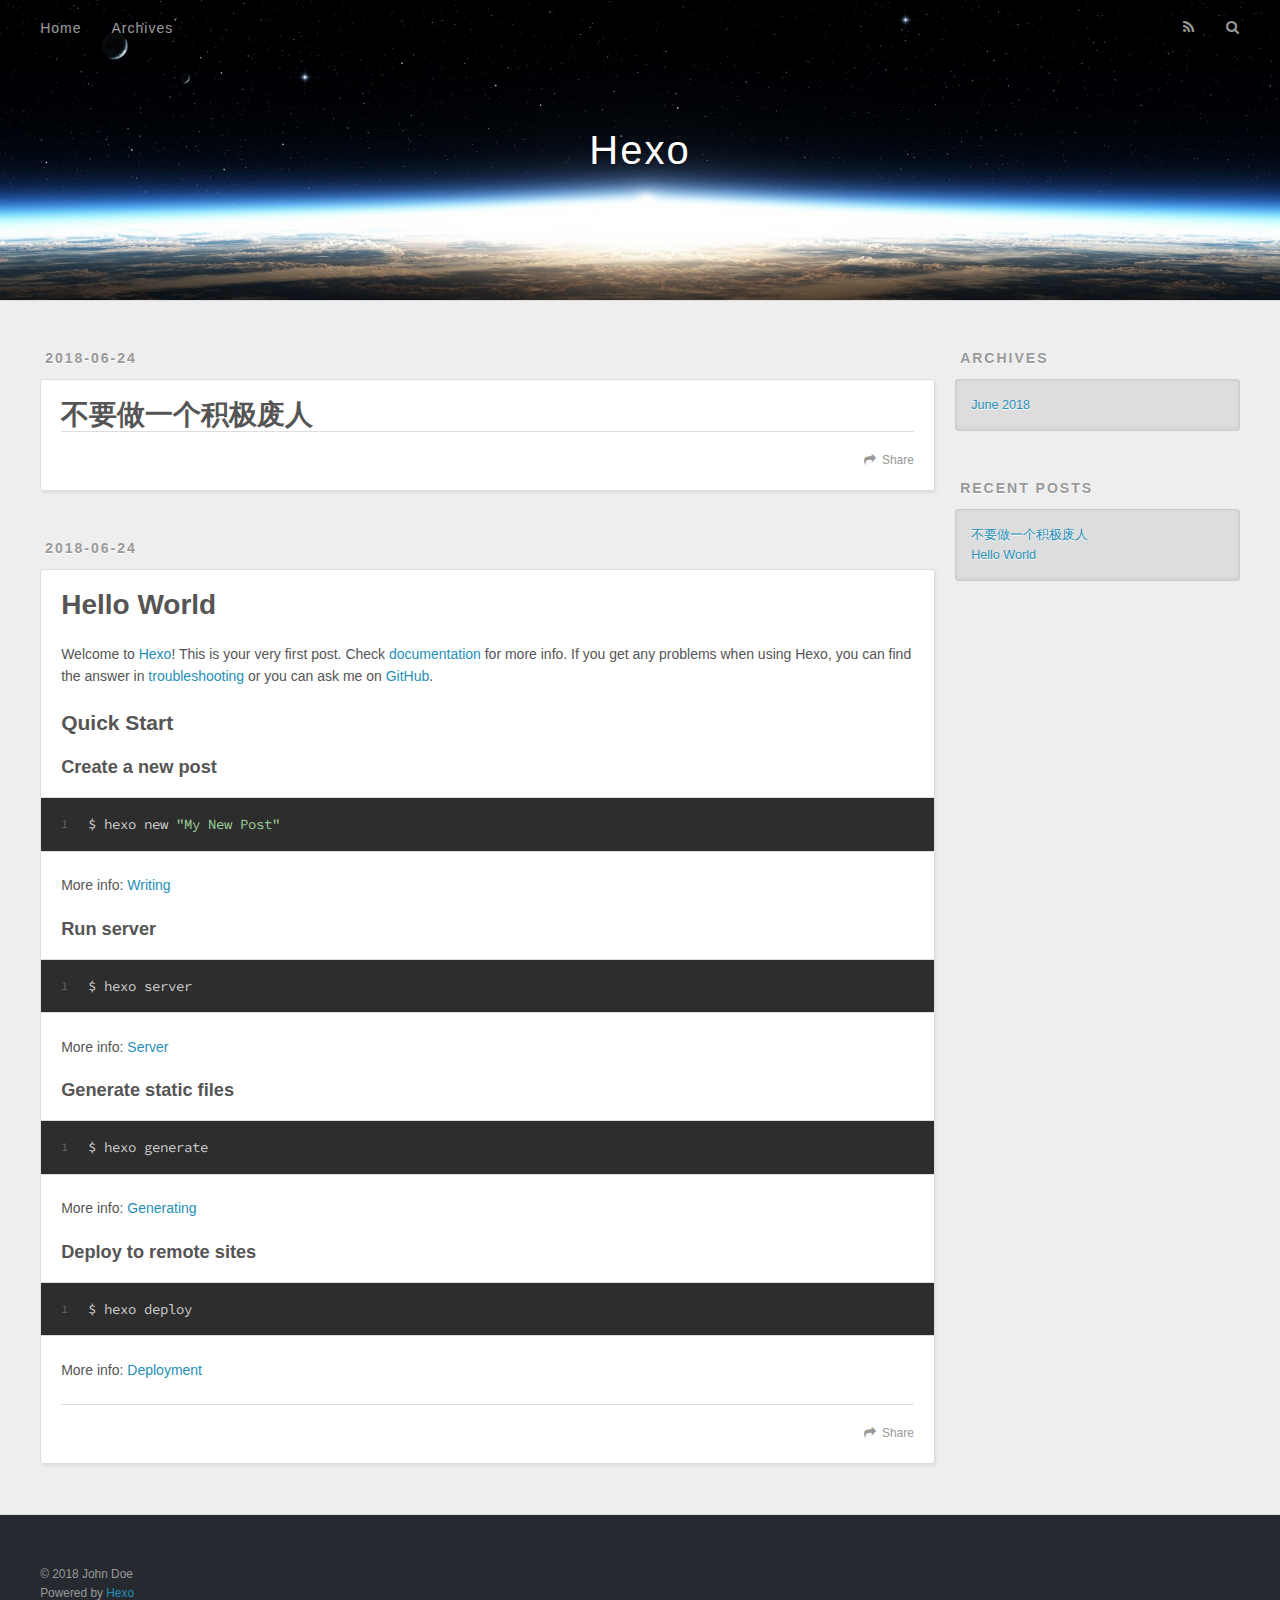
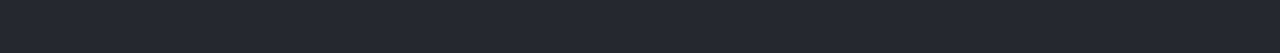
==== index.html @ a3b5aa1e "Site updated: 2018-06-24 17:19:00" ====
<!DOCTYPE html>
<html>
<head>
  <meta charset="utf-8">
  

  
  <title>Hexo</title>
  <meta name="viewport" content="width=device-width, initial-scale=1, maximum-scale=1">
  <meta property="og:type" content="website">
<meta property="og:title" content="Hexo">
<meta property="og:url" content="http://yoursite.com/index.html">
<meta property="og:site_name" content="Hexo">
<meta property="og:locale" content="default">
<meta name="twitter:card" content="summary">
<meta name="twitter:title" content="Hexo">
  
    <link rel="alternate" href="/atom.xml" title="Hexo" type="application/atom+xml">
  
  
    <link rel="icon" href="/favicon.png">
  
  
    <link href="//fonts.googleapis.com/css?family=Source+Code+Pro" rel="stylesheet" type="text/css">
  
  <link rel="stylesheet" href="/css/style.css">
</head>

<body>
  <div id="container">
    <div id="wrap">
      <header id="header">
  <div id="banner"></div>
  <div id="header-outer" class="outer">
    <div id="header-title" class="inner">
      <h1 id="logo-wrap">
        <a href="/" id="logo">Hexo</a>
      </h1>
      
    </div>
    <div id="header-inner" class="inner">
      <nav id="main-nav">
        <a id="main-nav-toggle" class="nav-icon"></a>
        
          <a class="main-nav-link" href="/">Home</a>
        
          <a class="main-nav-link" href="/archives">Archives</a>
        
      </nav>
      <nav id="sub-nav">
        
          <a id="nav-rss-link" class="nav-icon" href="/atom.xml" title="RSS Feed"></a>
        
        <a id="nav-search-btn" class="nav-icon" title="Search"></a>
      </nav>
      <div id="search-form-wrap">
        <form action="//google.com/search" method="get" accept-charset="UTF-8" class="search-form"><input type="search" name="q" class="search-form-input" placeholder="Search"><button type="submit" class="search-form-submit">&#xF002;</button><input type="hidden" name="sitesearch" value="http://yoursite.com"></form>
      </div>
    </div>
  </div>
</header>
      <div class="outer">
        <section id="main">
  
    <article id="post-不要做一个积极废人" class="article article-type-post" itemscope itemprop="blogPost">
  <div class="article-meta">
    <a href="/2018/06/24/不要做一个积极废人/" class="article-date">
  <time datetime="2018-06-24T09:01:19.000Z" itemprop="datePublished">2018-06-24</time>
</a>
    
  </div>
  <div class="article-inner">
    
    
      <header class="article-header">
        
  
    <h1 itemprop="name">
      <a class="article-title" href="/2018/06/24/不要做一个积极废人/">不要做一个积极废人</a>
    </h1>
  

      </header>
    
    <div class="article-entry" itemprop="articleBody">
      
        
      
    </div>
    <footer class="article-footer">
      <a data-url="http://yoursite.com/2018/06/24/不要做一个积极废人/" data-id="cjism67pf00019rbkz4lh4ryt" class="article-share-link">Share</a>
      
      
    </footer>
  </div>
  
</article>


  
    <article id="post-hello-world" class="article article-type-post" itemscope itemprop="blogPost">
  <div class="article-meta">
    <a href="/2018/06/24/hello-world/" class="article-date">
  <time datetime="2018-06-24T08:54:11.000Z" itemprop="datePublished">2018-06-24</time>
</a>
    
  </div>
  <div class="article-inner">
    
    
      <header class="article-header">
        
  
    <h1 itemprop="name">
      <a class="article-title" href="/2018/06/24/hello-world/">Hello World</a>
    </h1>
  

      </header>
    
    <div class="article-entry" itemprop="articleBody">
      
        <p>Welcome to <a href="https://hexo.io/" target="_blank" rel="noopener">Hexo</a>! This is your very first post. Check <a href="https://hexo.io/docs/" target="_blank" rel="noopener">documentation</a> for more info. If you get any problems when using Hexo, you can find the answer in <a href="https://hexo.io/docs/troubleshooting.html" target="_blank" rel="noopener">troubleshooting</a> or you can ask me on <a href="https://github.com/hexojs/hexo/issues" target="_blank" rel="noopener">GitHub</a>.</p>
<h2 id="Quick-Start"><a href="#Quick-Start" class="headerlink" title="Quick Start"></a>Quick Start</h2><h3 id="Create-a-new-post"><a href="#Create-a-new-post" class="headerlink" title="Create a new post"></a>Create a new post</h3><figure class="highlight bash"><table><tr><td class="gutter"><pre><span class="line">1</span><br></pre></td><td class="code"><pre><span class="line">$ hexo new <span class="string">"My New Post"</span></span><br></pre></td></tr></table></figure>
<p>More info: <a href="https://hexo.io/docs/writing.html" target="_blank" rel="noopener">Writing</a></p>
<h3 id="Run-server"><a href="#Run-server" class="headerlink" title="Run server"></a>Run server</h3><figure class="highlight bash"><table><tr><td class="gutter"><pre><span class="line">1</span><br></pre></td><td class="code"><pre><span class="line">$ hexo server</span><br></pre></td></tr></table></figure>
<p>More info: <a href="https://hexo.io/docs/server.html" target="_blank" rel="noopener">Server</a></p>
<h3 id="Generate-static-files"><a href="#Generate-static-files" class="headerlink" title="Generate static files"></a>Generate static files</h3><figure class="highlight bash"><table><tr><td class="gutter"><pre><span class="line">1</span><br></pre></td><td class="code"><pre><span class="line">$ hexo generate</span><br></pre></td></tr></table></figure>
<p>More info: <a href="https://hexo.io/docs/generating.html" target="_blank" rel="noopener">Generating</a></p>
<h3 id="Deploy-to-remote-sites"><a href="#Deploy-to-remote-sites" class="headerlink" title="Deploy to remote sites"></a>Deploy to remote sites</h3><figure class="highlight bash"><table><tr><td class="gutter"><pre><span class="line">1</span><br></pre></td><td class="code"><pre><span class="line">$ hexo deploy</span><br></pre></td></tr></table></figure>
<p>More info: <a href="https://hexo.io/docs/deployment.html" target="_blank" rel="noopener">Deployment</a></p>

      
    </div>
    <footer class="article-footer">
      <a data-url="http://yoursite.com/2018/06/24/hello-world/" data-id="cjism67pb00009rbkhi67b8vd" class="article-share-link">Share</a>
      
      
    </footer>
  </div>
  
</article>


  


</section>
        
          <aside id="sidebar">
  
    

  
    

  
    
  
    
  <div class="widget-wrap">
    <h3 class="widget-title">Archives</h3>
    <div class="widget">
      <ul class="archive-list"><li class="archive-list-item"><a class="archive-list-link" href="/archives/2018/06/">June 2018</a></li></ul>
    </div>
  </div>


  
    
  <div class="widget-wrap">
    <h3 class="widget-title">Recent Posts</h3>
    <div class="widget">
      <ul>
        
          <li>
            <a href="/2018/06/24/不要做一个积极废人/">不要做一个积极废人</a>
          </li>
        
          <li>
            <a href="/2018/06/24/hello-world/">Hello World</a>
          </li>
        
      </ul>
    </div>
  </div>

  
</aside>
        
      </div>
      <footer id="footer">
  
  <div class="outer">
    <div id="footer-info" class="inner">
      &copy; 2018 John Doe<br>
      Powered by <a href="http://hexo.io/" target="_blank">Hexo</a>
    </div>
  </div>
</footer>
    </div>
    <nav id="mobile-nav">
  
    <a href="/" class="mobile-nav-link">Home</a>
  
    <a href="/archives" class="mobile-nav-link">Archives</a>
  
</nav>
    

<script src="//ajax.googleapis.com/ajax/libs/jquery/2.0.3/jquery.min.js"></script>


  <link rel="stylesheet" href="/fancybox/jquery.fancybox.css">
  <script src="/fancybox/jquery.fancybox.pack.js"></script>


<script src="/js/script.js"></script>



  </div>
</body>
</html>
---- css/style.css ----
body {
  width: 100%;
}
body:before,
body:after {
  content: "";
  display: table;
}
body:after {
  clear: both;
}
html,
body,
div,
span,
applet,
object,
iframe,
h1,
h2,
h3,
h4,
h5,
h6,
p,
blockquote,
pre,
a,
abbr,
acronym,
address,
big,
cite,
code,
del,
dfn,
em,
img,
ins,
kbd,
q,
s,
samp,
small,
strike,
strong,
sub,
sup,
tt,
var,
dl,
dt,
dd,
ol,
ul,
li,
fieldset,
form,
label,
legend,
table,
caption,
tbody,
tfoot,
thead,
tr,
th,
td {
  margin: 0;
  padding: 0;
  border: 0;
  outline: 0;
  font-weight: inherit;
  font-style: inherit;
  font-family: inherit;
  font-size: 100%;
  vertical-align: baseline;
}
body {
  line-height: 1;
  color: #000;
  background: #fff;
}
ol,
ul {
  list-style: none;
}
table {
  border-collapse: separate;
  border-spacing: 0;
  vertical-align: middle;
}
caption,
th,
td {
  text-align: left;
  font-weight: normal;
  vertical-align: middle;
}
a img {
  border: none;
}
input,
button {
  margin: 0;
  padding: 0;
}
input::-moz-focus-inner,
button::-moz-focus-inner {
  border: 0;
  padding: 0;
}
@font-face {
  font-family: FontAwesome;
  font-style: normal;
  font-weight: normal;
  src: url("fonts/fontawesome-webfont.eot?v=#4.0.3");
  src: url("fonts/fontawesome-webfont.eot?#iefix&v=#4.0.3") format("embedded-opentype"), url("fonts/fontawesome-webfont.woff?v=#4.0.3") format("woff"), url("fonts/fontawesome-webfont.ttf?v=#4.0.3") format("truetype"), url("fonts/fontawesome-webfont.svg#fontawesomeregular?v=#4.0.3") format("svg");
}
html,
body,
#container {
  height: 100%;
}
body {
  background: #eee;
  font: 14px -apple-system, BlinkMacSystemFont, "Segoe UI", "Roboto", "Oxygen", "Ubuntu", "Cantarell", "Fira Sans", "Droid Sans", "Helvetica Neue", sans-serif;
  -webkit-text-size-adjust: 100%;
}
.outer {
  max-width: 1220px;
  margin: 0 auto;
  padding: 0 20px;
}
.outer:before,
.outer:after {
  content: "";
  display: table;
}
.outer:after {
  clear: both;
}
.inner {
  display: inline;
  float: left;
  width: 98.33333333333333%;
  margin: 0 0.833333333333333%;
}
.left,
.alignleft {
  float: left;
}
.right,
.alignright {
  float: right;
}
.clear {
  clear: both;
}
#container {
  position: relative;
}
.mobile-nav-on {
  overflow: hidden;
}
#wrap {
  height: 100%;
  width: 100%;
  position: absolute;
  top: 0;
  left: 0;
  -webkit-transition: 0.2s ease-out;
  -moz-transition: 0.2s ease-out;
  -ms-transition: 0.2s ease-out;
  transition: 0.2s ease-out;
  z-index: 1;
  background: #eee;
}
.mobile-nav-on #wrap {
  left: 280px;
}
@media screen and (min-width: 768px) {
  #main {
    display: inline;
    float: left;
    width: 73.33333333333333%;
    margin: 0 0.833333333333333%;
  }
}
.article-date,
.article-category-link,
.archive-year,
.widget-title {
  text-decoration: none;
  text-transform: uppercase;
  letter-spacing: 2px;
  color: #999;
  margin-bottom: 1em;
  margin-left: 5px;
  line-height: 1em;
  text-shadow: 0 1px #fff;
  font-weight: bold;
}
.article-inner,
.archive-article-inner {
  background: #fff;
  -webkit-box-shadow: 1px 2px 3px #ddd;
  box-shadow: 1px 2px 3px #ddd;
  border: 1px solid #ddd;
  border-radius: 3px;
}
.article-entry h1,
.widget h1 {
  font-size: 2em;
}
.article-entry h2,
.widget h2 {
  font-size: 1.5em;
}
.article-entry h3,
.widget h3 {
  font-size: 1.3em;
}
.article-entry h4,
.widget h4 {
  font-size: 1.2em;
}
.article-entry h5,
.widget h5 {
  font-size: 1em;
}
.article-entry h6,
.widget h6 {
  font-size: 1em;
  color: #999;
}
.article-entry hr,
.widget hr {
  border: 1px dashed #ddd;
}
.article-entry strong,
.widget strong {
  font-weight: bold;
}
.article-entry em,
.widget em,
.article-entry cite,
.widget cite {
  font-style: italic;
}
.article-entry sup,
.widget sup,
.article-entry sub,
.widget sub {
  font-size: 0.75em;
  line-height: 0;
  position: relative;
  vertical-align: baseline;
}
.article-entry sup,
.widget sup {
  top: -0.5em;
}
.article-entry sub,
.widget sub {
  bottom: -0.2em;
}
.article-entry small,
.widget small {
  font-size: 0.85em;
}
.article-entry acronym,
.widget acronym,
.article-entry abbr,
.widget abbr {
  border-bottom: 1px dotted;
}
.article-entry ul,
.widget ul,
.article-entry ol,
.widget ol,
.article-entry dl,
.widget dl {
  margin: 0 20px;
  line-height: 1.6em;
}
.article-entry ul ul,
.widget ul ul,
.article-entry ol ul,
.widget ol ul,
.article-entry ul ol,
.widget ul ol,
.article-entry ol ol,
.widget ol ol {
  margin-top: 0;
  margin-bottom: 0;
}
.article-entry ul,
.widget ul {
  list-style: disc;
}
.article-entry ol,
.widget ol {
  list-style: decimal;
}
.article-entry dt,
.widget dt {
  font-weight: bold;
}
#header {
  height: 300px;
  position: relative;
  border-bottom: 1px solid #ddd;
}
#header:before,
#header:after {
  content: "";
  position: absolute;
  left: 0;
  right: 0;
  height: 40px;
}
#header:before {
  top: 0;
  background: -webkit-linear-gradient(rgba(0,0,0,0.2), transparent);
  background: -moz-linear-gradient(rgba(0,0,0,0.2), transparent);
  background: -ms-linear-gradient(rgba(0,0,0,0.2), transparent);
  background: linear-gradient(rgba(0,0,0,0.2), transparent);
}
#header:after {
  bottom: 0;
  background: -webkit-linear-gradient(transparent, rgba(0,0,0,0.2));
  background: -moz-linear-gradient(transparent, rgba(0,0,0,0.2));
  background: -ms-linear-gradient(transparent, rgba(0,0,0,0.2));
  background: linear-gradient(transparent, rgba(0,0,0,0.2));
}
#header-outer {
  height: 100%;
  position: relative;
}
#header-inner {
  position: relative;
  overflow: hidden;
}
#banner {
  position: absolute;
  top: 0;
  left: 0;
  width: 100%;
  height: 100%;
  background: url("images/banner.jpg") center #000;
  -webkit-background-size: cover;
  -moz-background-size: cover;
  background-size: cover;
  z-index: -1;
}
#header-title {
  text-align: center;
  height: 40px;
  position: absolute;
  top: 50%;
  left: 0;
  margin-top: -20px;
}
#logo,
#subtitle {
  text-decoration: none;
  color: #fff;
  font-weight: 300;
  text-shadow: 0 1px 4px rgba(0,0,0,0.3);
}
#logo {
  font-size: 40px;
  line-height: 40px;
  letter-spacing: 2px;
}
#subtitle {
  font-size: 16px;
  line-height: 16px;
  letter-spacing: 1px;
}
#subtitle-wrap {
  margin-top: 16px;
}
#main-nav {
  float: left;
  margin-left: -15px;
}
.nav-icon,
.main-nav-link {
  float: left;
  color: #fff;
  opacity: 0.6;
  text-decoration: none;
  text-shadow: 0 1px rgba(0,0,0,0.2);
  -webkit-transition: opacity 0.2s;
  -moz-transition: opacity 0.2s;
  -ms-transition: opacity 0.2s;
  transition: opacity 0.2s;
  display: block;
  padding: 20px 15px;
}
.nav-icon:hover,
.main-nav-link:hover {
  opacity: 1;
}
.nav-icon {
  font-family: FontAwesome;
  text-align: center;
  font-size: 14px;
  width: 14px;
  height: 14px;
  padding: 20px 15px;
  position: relative;
  cursor: pointer;
}
.main-nav-link {
  font-weight: 300;
  letter-spacing: 1px;
}
@media screen and (max-width: 479px) {
  .main-nav-link {
    display: none;
  }
}
#main-nav-toggle {
  display: none;
}
#main-nav-toggle:before {
  content: "\f0c9";
}
@media screen and (max-width: 479px) {
  #main-nav-toggle {
    display: block;
  }
}
#sub-nav {
  float: right;
  margin-right: -15px;
}
#nav-rss-link:before {
  content: "\f09e";
}
#nav-search-btn:before {
  content: "\f002";
}
#search-form-wrap {
  position: absolute;
  top: 15px;
  width: 150px;
  height: 30px;
  right: -150px;
  opacity: 0;
  -webkit-transition: 0.2s ease-out;
  -moz-transition: 0.2s ease-out;
  -ms-transition: 0.2s ease-out;
  transition: 0.2s ease-out;
}
#search-form-wrap.on {
  opacity: 1;
  right: 0;
}
@media screen and (max-width: 479px) {
  #search-form-wrap {
    width: 100%;
    right: -100%;
  }
}
.search-form {
  position: absolute;
  top: 0;
  left: 0;
  right: 0;
  background: #fff;
  padding: 5px 15px;
  border-radius: 15px;
  -webkit-box-shadow: 0 0 10px rgba(0,0,0,0.3);
  box-shadow: 0 0 10px rgba(0,0,0,0.3);
}
.search-form-input {
  border: none;
  background: none;
  color: #555;
  width: 100%;
  font: 13px -apple-system, BlinkMacSystemFont, "Segoe UI", "Roboto", "Oxygen", "Ubuntu", "Cantarell", "Fira Sans", "Droid Sans", "Helvetica Neue", sans-serif;
  outline: none;
}
.search-form-input::-webkit-search-results-decoration,
.search-form-input::-webkit-search-cancel-button {
  -webkit-appearance: none;
}
.search-form-submit {
  position: absolute;
  top: 50%;
  right: 10px;
  margin-top: -7px;
  font: 13px FontAwesome;
  border: none;
  background: none;
  color: #bbb;
  cursor: pointer;
}
.search-form-submit:hover,
.search-form-submit:focus {
  color: #777;
}
.article {
  margin: 50px 0;
}
.article-inner {
  overflow: hidden;
}
.article-meta:before,
.article-meta:after {
  content: "";
  display: table;
}
.article-meta:after {
  clear: both;
}
.article-date {
  float: left;
}
.article-category {
  float: left;
  line-height: 1em;
  color: #ccc;
  text-shadow: 0 1px #fff;
  margin-left: 8px;
}
.article-category:before {
  content: "\2022";
}
.article-category-link {
  margin: 0 12px 1em;
}
.article-header {
  padding: 20px 20px 0;
}
.article-title {
  text-decoration: none;
  font-size: 2em;
  font-weight: bold;
  color: #555;
  line-height: 1.1em;
  -webkit-transition: color 0.2s;
  -moz-transition: color 0.2s;
  -ms-transition: color 0.2s;
  transition: color 0.2s;
}
a.article-title:hover {
  color: #258fb8;
}
.article-entry {
  color: #555;
  padding: 0 20px;
}
.article-entry:before,
.article-entry:after {
  content: "";
  display: table;
}
.article-entry:after {
  clear: both;
}
.article-entry p,
.article-entry table {
  line-height: 1.6em;
  margin: 1.6em 0;
}
.article-entry h1,
.article-entry h2,
.article-entry h3,
.article-entry h4,
.article-entry h5,
.article-entry h6 {
  font-weight: bold;
}
.article-entry h1,
.article-entry h2,
.article-entry h3,
.article-entry h4,
.article-entry h5,
.article-entry h6 {
  line-height: 1.1em;
  margin: 1.1em 0;
}
.article-entry a {
  color: #258fb8;
  text-decoration: none;
}
.article-entry a:hover {
  text-decoration: underline;
}
.article-entry ul,
.article-entry ol,
.article-entry dl {
  margin-top: 1.6em;
  margin-bottom: 1.6em;
}
.article-entry img,
.article-entry video {
  max-width: 100%;
  height: auto;
  display: block;
  margin: auto;
}
.article-entry iframe {
  border: none;
}
.article-entry table {
  width: 100%;
  border-collapse: collapse;
  border-spacing: 0;
}
.article-entry th {
  font-weight: bold;
  border-bottom: 3px solid #ddd;
  padding-bottom: 0.5em;
}
.article-entry td {
  border-bottom: 1px solid #ddd;
  padding: 10px 0;
}
.article-entry blockquote {
  font-family: Georgia, "Times New Roman", serif;
  font-size: 1.4em;
  margin: 1.6em 20px;
  text-align: center;
}
.article-entry blockquote footer {
  font-size: 14px;
  margin: 1.6em 0;
  font-family: -apple-system, BlinkMacSystemFont, "Segoe UI", "Roboto", "Oxygen", "Ubuntu", "Cantarell", "Fira Sans", "Droid Sans", "Helvetica Neue", sans-serif;
}
.article-entry blockquote footer cite:before {
  content: "—";
  padding: 0 0.5em;
}
.article-entry .pullquote {
  text-align: left;
  width: 45%;
  margin: 0;
}
.article-entry .pullquote.left {
  margin-left: 0.5em;
  margin-right: 1em;
}
.article-entry .pullquote.right {
  margin-right: 0.5em;
  margin-left: 1em;
}
.article-entry .caption {
  color: #999;
  display: block;
  font-size: 0.9em;
  margin-top: 0.5em;
  position: relative;
  text-align: center;
}
.article-entry .video-container {
  position: relative;
  padding-top: 56.25%;
  height: 0;
  overflow: hidden;
}
.article-entry .video-container iframe,
.article-entry .video-container object,
.article-entry .video-container embed {
  position: absolute;
  top: 0;
  left: 0;
  width: 100%;
  height: 100%;
  margin-top: 0;
}
.article-more-link a {
  display: inline-block;
  line-height: 1em;
  padding: 6px 15px;
  border-radius: 15px;
  background: #eee;
  color: #999;
  text-shadow: 0 1px #fff;
  text-decoration: none;
}
.article-more-link a:hover {
  background: #258fb8;
  color: #fff;
  text-decoration: none;
  text-shadow: 0 1px #1e7293;
}
.article-footer {
  font-size: 0.85em;
  line-height: 1.6em;
  border-top: 1px solid #ddd;
  padding-top: 1.6em;
  margin: 0 20px 20px;
}
.article-footer:before,
.article-footer:after {
  content: "";
  display: table;
}
.article-footer:after {
  clear: both;
}
.article-footer a {
  color: #999;
  text-decoration: none;
}
.article-footer a:hover {
  color: #555;
}
.article-tag-list-item {
  float: left;
  margin-right: 10px;
}
.article-tag-list-link:before {
  content: "#";
}
.article-comment-link {
  float: right;
}
.article-comment-link:before {
  content: "\f075";
  font-family: FontAwesome;
  padding-right: 8px;
}
.article-share-link {
  cursor: pointer;
  float: right;
  margin-left: 20px;
}
.article-share-link:before {
  content: "\f064";
  font-family: FontAwesome;
  padding-right: 6px;
}
#article-nav {
  position: relative;
}
#article-nav:before,
#article-nav:after {
  content: "";
  display: table;
}
#article-nav:after {
  clear: both;
}
@media screen and (min-width: 768px) {
  #article-nav {
    margin: 50px 0;
  }
  #article-nav:before {
    width: 8px;
    height: 8px;
    position: absolute;
    top: 50%;
    left: 50%;
    margin-top: -4px;
    margin-left: -4px;
    content: "";
    border-radius: 50%;
    background: #ddd;
    -webkit-box-shadow: 0 1px 2px #fff;
    box-shadow: 0 1px 2px #fff;
  }
}
.article-nav-link-wrap {
  text-decoration: none;
  text-shadow: 0 1px #fff;
  color: #999;
  -webkit-box-sizing: border-box;
  -moz-box-sizing: border-box;
  box-sizing: border-box;
  margin-top: 50px;
  text-align: center;
  display: block;
}
.article-nav-link-wrap:hover {
  color: #555;
}
@media screen and (min-width: 768px) {
  .article-nav-link-wrap {
    width: 50%;
    margin-top: 0;
  }
}
@media screen and (min-width: 768px) {
  #article-nav-newer {
    float: left;
    text-align: right;
    padding-right: 20px;
  }
}
@media screen and (min-width: 768px) {
  #article-nav-older {
    float: right;
    text-align: left;
    padding-left: 20px;
  }
}
.article-nav-caption {
  text-transform: uppercase;
  letter-spacing: 2px;
  color: #ddd;
  line-height: 1em;
  font-weight: bold;
}
#article-nav-newer .article-nav-caption {
  margin-right: -2px;
}
.article-nav-title {
  font-size: 0.85em;
  line-height: 1.6em;
  margin-top: 0.5em;
}
.article-share-box {
  position: absolute;
  display: none;
  background: #fff;
  -webkit-box-shadow: 1px 2px 10px rgba(0,0,0,0.2);
  box-shadow: 1px 2px 10px rgba(0,0,0,0.2);
  border-radius: 3px;
  margin-left: -145px;
  overflow: hidden;
  z-index: 1;
}
.article-share-box.on {
  display: block;
}
.article-share-input {
  width: 100%;
  background: none;
  -webkit-box-sizing: border-box;
  -moz-box-sizing: border-box;
  box-sizing: border-box;
  font: 14px -apple-system, BlinkMacSystemFont, "Segoe UI", "Roboto", "Oxygen", "Ubuntu", "Cantarell", "Fira Sans", "Droid Sans", "Helvetica Neue", sans-serif;
  padding: 0 15px;
  color: #555;
  outline: none;
  border: 1px solid #ddd;
  border-radius: 3px 3px 0 0;
  height: 36px;
  line-height: 36px;
}
.article-share-links {
  background: #eee;
}
.article-share-links:before,
.article-share-links:after {
  content: "";
  display: table;
}
.article-share-links:after {
  clear: both;
}
.article-share-twitter,
.article-share-facebook,
.article-share-pinterest,
.article-share-google {
  width: 50px;
  height: 36px;
  display: block;
  float: left;
  position: relative;
  color: #999;
  text-shadow: 0 1px #fff;
}
.article-share-twitter:before,
.article-share-facebook:before,
.article-share-pinterest:before,
.article-share-google:before {
  font-size: 20px;
  font-family: FontAwesome;
  width: 20px;
  height: 20px;
  position: absolute;
  top: 50%;
  left: 50%;
  margin-top: -10px;
  margin-left: -10px;
  text-align: center;
}
.article-share-twitter:hover,
.article-share-facebook:hover,
.article-share-pinterest:hover,
.article-share-google:hover {
  color: #fff;
}
.article-share-twitter:before {
  content: "\f099";
}
.article-share-twitter:hover {
  background: #00aced;
  text-shadow: 0 1px #008abe;
}
.article-share-facebook:before {
  content: "\f09a";
}
.article-share-facebook:hover {
  background: #3b5998;
  text-shadow: 0 1px #2f477a;
}
.article-share-pinterest:before {
  content: "\f0d2";
}
.article-share-pinterest:hover {
  background: #cb2027;
  text-shadow: 0 1px #a21a1f;
}
.article-share-google:before {
  content: "\f0d5";
}
.article-share-google:hover {
  background: #dd4b39;
  text-shadow: 0 1px #be3221;
}
.article-gallery {
  background: #000;
  position: relative;
}
.article-gallery-photos {
  position: relative;
  overflow: hidden;
}
.article-gallery-img {
  display: none;
  max-width: 100%;
}
.article-gallery-img:first-child {
  display: block;
}
.article-gallery-img.loaded {
  position: absolute;
  display: block;
}
.article-gallery-img img {
  display: block;
  max-width: 100%;
  margin: 0 auto;
}
#comments {
  background: #fff;
  -webkit-box-shadow: 1px 2px 3px #ddd;
  box-shadow: 1px 2px 3px #ddd;
  padding: 20px;
  border: 1px solid #ddd;
  border-radius: 3px;
  margin: 50px 0;
}
#comments a {
  color: #258fb8;
}
.archives-wrap {
  margin: 50px 0;
}
.archives:before,
.archives:after {
  content: "";
  display: table;
}
.archives:after {
  clear: both;
}
.archive-year-wrap {
  margin-bottom: 1em;
}
.archives {
  -webkit-column-gap: 10px;
  -moz-column-gap: 10px;
  column-gap: 10px;
}
@media screen and (min-width: 480px) and (max-width: 767px) {
  .archives {
    -webkit-column-count: 2;
    -moz-column-count: 2;
    column-count: 2;
  }
}
@media screen and (min-width: 768px) {
  .archives {
    -webkit-column-count: 3;
    -moz-column-count: 3;
    column-count: 3;
  }
}
.archive-article {
  -webkit-column-break-inside: avoid;
  page-break-inside: avoid;
  overflow: hidden;
  break-inside: avoid-column;
}
.archive-article-inner {
  padding: 10px;
  margin-bottom: 15px;
}
.archive-article-title {
  text-decoration: none;
  font-weight: bold;
  color: #555;
  -webkit-transition: color 0.2s;
  -moz-transition: color 0.2s;
  -ms-transition: color 0.2s;
  transition: color 0.2s;
  line-height: 1.6em;
}
.archive-article-title:hover {
  color: #258fb8;
}
.archive-article-footer {
  margin-top: 1em;
}
.archive-article-date {
  color: #999;
  text-decoration: none;
  font-size: 0.85em;
  line-height: 1em;
  margin-bottom: 0.5em;
  display: block;
}
#page-nav {
  margin: 50px auto;
  background: #fff;
  -webkit-box-shadow: 1px 2px 3px #ddd;
  box-shadow: 1px 2px 3px #ddd;
  border: 1px solid #ddd;
  border-radius: 3px;
  text-align: center;
  color: #999;
  overflow: hidden;
}
#page-nav:before,
#page-nav:after {
  content: "";
  display: table;
}
#page-nav:after {
  clear: both;
}
#page-nav a,
#page-nav span {
  padding: 10px 20px;
  line-height: 1;
  height: 2ex;
}
#page-nav a {
  color: #999;
  text-decoration: none;
}
#page-nav a:hover {
  background: #999;
  color: #fff;
}
#page-nav .prev {
  float: left;
}
#page-nav .next {
  float: right;
}
#page-nav .page-number {
  display: inline-block;
}
@media screen and (max-width: 479px) {
  #page-nav .page-number {
    display: none;
  }
}
#page-nav .current {
  color: #555;
  font-weight: bold;
}
#page-nav .space {
  color: #ddd;
}
#footer {
  background: #262a30;
  padding: 50px 0;
  border-top: 1px solid #ddd;
  color: #999;
}
#footer a {
  color: #258fb8;
  text-decoration: none;
}
#footer a:hover {
  text-decoration: underline;
}
#footer-info {
  line-height: 1.6em;
  font-size: 0.85em;
}
.article-entry pre,
.article-entry .highlight {
  background: #2d2d2d;
  margin: 0 -20px;
  padding: 15px 20px;
  border-style: solid;
  border-color: #ddd;
  border-width: 1px 0;
  overflow: auto;
  color: #ccc;
  line-height: 22.400000000000002px;
}
.article-entry .highlight .gutter pre,
.article-entry .gist .gist-file .gist-data .line-numbers {
  color: #666;
  font-size: 0.85em;
}
.article-entry pre,
.article-entry code {
  font-family: "Source Code Pro", Consolas, Monaco, Menlo, Consolas, monospace;
}
.article-entry code {
  background: #eee;
  text-shadow: 0 1px #fff;
  padding: 0 0.3em;
}
.article-entry pre code {
  background: none;
  text-shadow: none;
  padding: 0;
}
.article-entry .highlight pre {
  border: none;
  margin: 0;
  padding: 0;
}
.article-entry .highlight table {
  margin: 0;
  width: auto;
}
.article-entry .highlight td {
  border: none;
  padding: 0;
}
.article-entry .highlight figcaption {
  font-size: 0.85em;
  color: #999;
  line-height: 1em;
  margin-bottom: 1em;
}
.article-entry .highlight figcaption:before,
.article-entry .highlight figcaption:after {
  content: "";
  display: table;
}
.article-entry .highlight figcaption:after {
  clear: both;
}
.article-entry .highlight figcaption a {
  float: right;
}
.article-entry .highlight .gutter pre {
  text-align: right;
  padding-right: 20px;
}
.article-entry .highlight .line {
  height: 22.400000000000002px;
}
.article-entry .highlight .line.marked {
  background: #515151;
}
.article-entry .gist {
  margin: 0 -20px;
  border-style: solid;
  border-color: #ddd;
  border-width: 1px 0;
  background: #2d2d2d;
  padding: 15px 20px 15px 0;
}
.article-entry .gist .gist-file {
  border: none;
  font-family: "Source Code Pro", Consolas, Monaco, Menlo, Consolas, monospace;
  margin: 0;
}
.article-entry .gist .gist-file .gist-data {
  background: none;
  border: none;
}
.article-entry .gist .gist-file .gist-data .line-numbers {
  background: none;
  border: none;
  padding: 0 20px 0 0;
}
.article-entry .gist .gist-file .gist-data .line-data {
  padding: 0 !important;
}
.article-entry .gist .gist-file .highlight {
  margin: 0;
  padding: 0;
  border: none;
}
.article-entry .gist .gist-file .gist-meta {
  background: #2d2d2d;
  color: #999;
  font: 0.85em -apple-system, BlinkMacSystemFont, "Segoe UI", "Roboto", "Oxygen", "Ubuntu", "Cantarell", "Fira Sans", "Droid Sans", "Helvetica Neue", sans-serif;
  text-shadow: 0 0;
  padding: 0;
  margin-top: 1em;
  margin-left: 20px;
}
.article-entry .gist .gist-file .gist-meta a {
  color: #258fb8;
  font-weight: normal;
}
.article-entry .gist .gist-file .gist-meta a:hover {
  text-decoration: underline;
}
pre .comment,
pre .title {
  color: #999;
}
pre .variable,
pre .attribute,
pre .tag,
pre .regexp,
pre .ruby .constant,
pre .xml .tag .title,
pre .xml .pi,
pre .xml .doctype,
pre .html .doctype,
pre .css .id,
pre .css .class,
pre .css .pseudo {
  color: #f2777a;
}
pre .number,
pre .preprocessor,
pre .built_in,
pre .literal,
pre .params,
pre .constant {
  color: #f99157;
}
pre .class,
pre .ruby .class .title,
pre .css .rules .attribute {
  color: #9c9;
}
pre .string,
pre .value,
pre .inheritance,
pre .header,
pre .ruby .symbol,
pre .xml .cdata {
  color: #9c9;
}
pre .css .hexcolor {
  color: #6cc;
}
pre .function,
pre .python .decorator,
pre .python .title,
pre .ruby .function .title,
pre .ruby .title .keyword,
pre .perl .sub,
pre .javascript .title,
pre .coffeescript .title {
  color: #69c;
}
pre .keyword,
pre .javascript .function {
  color: #c9c;
}
@media screen and (max-width: 479px) {
  #mobile-nav {
    position: absolute;
    top: 0;
    left: 0;
    width: 280px;
    height: 100%;
    background: #191919;
    border-right: 1px solid #fff;
  }
}
@media screen and (max-width: 479px) {
  .mobile-nav-link {
    display: block;
    color: #999;
    text-decoration: none;
    padding: 15px 20px;
    font-weight: bold;
  }
  .mobile-nav-link:hover {
    color: #fff;
  }
}
@media screen and (min-width: 768px) {
  #sidebar {
    display: inline;
    float: left;
    width: 23.333333333333332%;
    margin: 0 0.833333333333333%;
  }
}
.widget-wrap {
  margin: 50px 0;
}
.widget {
  color: #777;
  text-shadow: 0 1px #fff;
  background: #ddd;
  -webkit-box-shadow: 0 -1px 4px #ccc inset;
  box-shadow: 0 -1px 4px #ccc inset;
  border: 1px solid #ccc;
  padding: 15px;
  border-radius: 3px;
}
.widget a {
  color: #258fb8;
  text-decoration: none;
}
.widget a:hover {
  text-decoration: underline;
}
.widget ul ul,
.widget ol ul,
.widget dl ul,
.widget ul ol,
.widget ol ol,
.widget dl ol,
.widget ul dl,
.widget ol dl,
.widget dl dl {
  margin-left: 15px;
  list-style: disc;
}
.widget {
  line-height: 1.6em;
  word-wrap: break-word;
  font-size: 0.9em;
}
.widget ul,
.widget ol {
  list-style: none;
  margin: 0;
}
.widget ul ul,
.widget ol ul,
.widget ul ol,
.widget ol ol {
  margin: 0 20px;
}
.widget ul ul,
.widget ol ul {
  list-style: disc;
}
.widget ul ol,
.widget ol ol {
  list-style: decimal;
}
.category-list-count,
.tag-list-count,
.archive-list-count {
  padding-left: 5px;
  color: #999;
  font-size: 0.85em;
}
.category-list-count:before,
.tag-list-count:before,
.archive-list-count:before {
  content: "(";
}
.category-list-count:after,
.tag-list-count:after,
.archive-list-count:after {
  content: ")";
}
.tagcloud a {
  margin-right: 5px;
  display: inline-block;
}
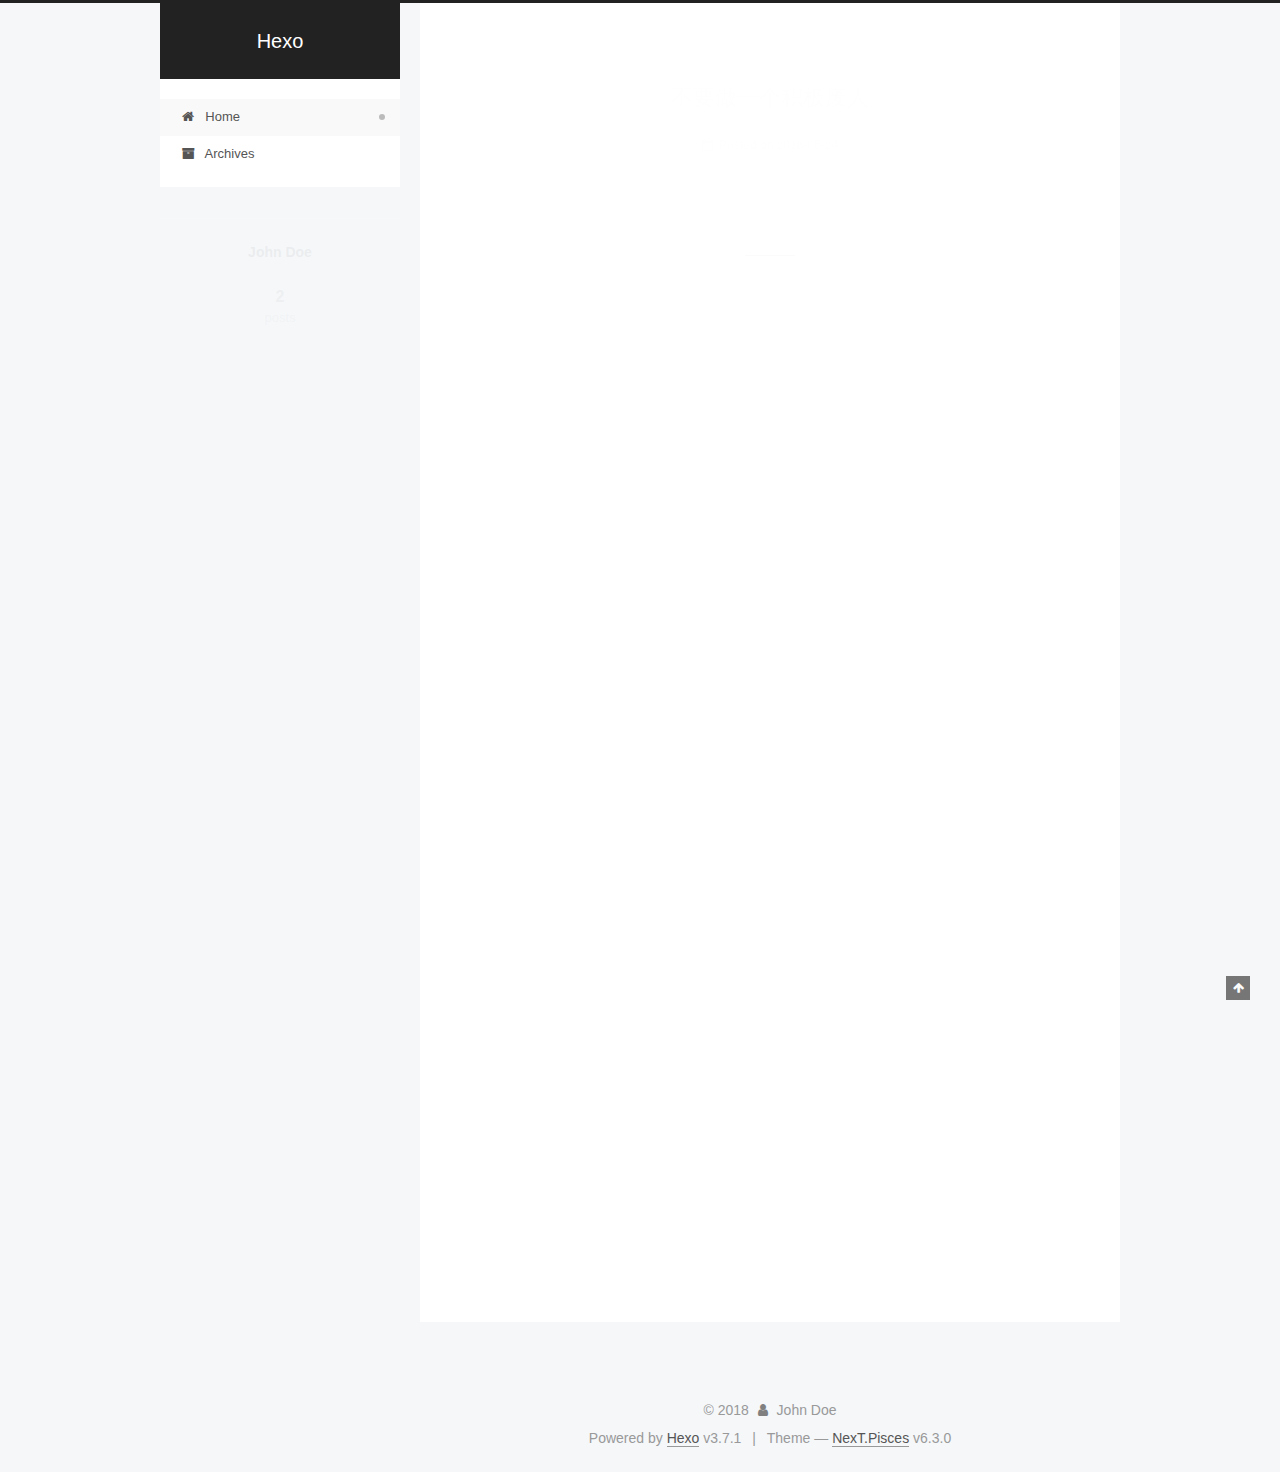
==== commit d9a67d4f: "Site updated: 2018-06-24 18:03:40" ====
--- a/index.html
+++ b/index.html
@@ -1,12 +1,113 @@
 <!DOCTYPE html>
-<html>
+
+
+
+
+
+
+
+
+
+
+
+
+  
+
+
+<html class="theme-next pisces use-motion" lang="">
 <head>
-  <meta charset="utf-8">
-  
-
-  
-  <title>Hexo</title>
-  <meta name="viewport" content="width=device-width, initial-scale=1, maximum-scale=1">
+  <meta charset="UTF-8"/>
+<meta http-equiv="X-UA-Compatible" content="IE=edge" />
+<meta name="viewport" content="width=device-width, initial-scale=1, maximum-scale=2"/>
+<meta name="theme-color" content="#222">
+
+
+
+
+
+
+
+
+
+
+
+
+<meta http-equiv="Cache-Control" content="no-transform" />
+<meta http-equiv="Cache-Control" content="no-siteapp" />
+
+
+
+
+
+
+
+
+
+
+
+
+
+
+
+
+
+
+
+
+
+
+<link href="/lib/font-awesome/css/font-awesome.min.css?v=4.6.2" rel="stylesheet" type="text/css" />
+
+<link href="/css/main.css?v=6.3.0" rel="stylesheet" type="text/css" />
+
+
+  <link rel="apple-touch-icon" sizes="180x180" href="/images/apple-touch-icon-next.png?v=6.3.0">
+
+
+  <link rel="icon" type="image/png" sizes="32x32" href="/images/favicon-32x32-next.png?v=6.3.0">
+
+
+  <link rel="icon" type="image/png" sizes="16x16" href="/images/favicon-16x16-next.png?v=6.3.0">
+
+
+  <link rel="mask-icon" href="/images/logo.svg?v=6.3.0" color="#222">
+
+
+
+
+
+
+
+
+
+<script type="text/javascript" id="hexo.configurations">
+  var NexT = window.NexT || {};
+  var CONFIG = {
+    root: '/',
+    scheme: 'Pisces',
+    version: '6.3.0',
+    sidebar: {"position":"left","display":"post","offset":12,"b2t":false,"scrollpercent":false,"onmobile":false},
+    fancybox: false,
+    fastclick: false,
+    lazyload: false,
+    tabs: true,
+    motion: {"enable":true,"async":false,"transition":{"post_block":"fadeIn","post_header":"slideDownIn","post_body":"slideDownIn","coll_header":"slideLeftIn","sidebar":"slideUpIn"}},
+    algolia: {
+      applicationID: '',
+      apiKey: '',
+      indexName: '',
+      hits: {"per_page":10},
+      labels: {"input_placeholder":"Search for Posts","hits_empty":"We didn't find any results for the search: ${query}","hits_stats":"${hits} results found in ${time} ms"}
+    }
+  };
+</script>
+
+
+  
+
+
+
+
   <meta property="og:type" content="website">
 <meta property="og:title" content="Hexo">
 <meta property="og:url" content="http://yoursite.com/index.html">
@@ -14,113 +115,386 @@
 <meta property="og:locale" content="default">
 <meta name="twitter:card" content="summary">
 <meta name="twitter:title" content="Hexo">
-  
-    <link rel="alternate" href="/atom.xml" title="Hexo" type="application/atom+xml">
-  
-  
-    <link rel="icon" href="/favicon.png">
-  
-  
-    <link href="//fonts.googleapis.com/css?family=Source+Code+Pro" rel="stylesheet" type="text/css">
-  
-  <link rel="stylesheet" href="/css/style.css">
+
+
+
+
+
+
+  <link rel="canonical" href="http://yoursite.com/"/>
+
+
+
+<script type="text/javascript" id="page.configurations">
+  CONFIG.page = {
+    sidebar: "",
+  };
+</script>
+
+  <title>Hexo</title>
+  
+
+
+
+
+
+
+
+
+
+  <noscript>
+  <style type="text/css">
+    .use-motion .motion-element,
+    .use-motion .brand,
+    .use-motion .menu-item,
+    .sidebar-inner,
+    .use-motion .post-block,
+    .use-motion .pagination,
+    .use-motion .comments,
+    .use-motion .post-header,
+    .use-motion .post-body,
+    .use-motion .collection-title { opacity: initial; }
+
+    .use-motion .logo,
+    .use-motion .site-title,
+    .use-motion .site-subtitle {
+      opacity: initial;
+      top: initial;
+    }
+
+    .use-motion {
+      .logo-line-before i { left: initial; }
+      .logo-line-after i { right: initial; }
+    }
+  </style>
+</noscript>
+
 </head>
 
-<body>
-  <div id="container">
-    <div id="wrap">
-      <header id="header">
-  <div id="banner"></div>
-  <div id="header-outer" class="outer">
-    <div id="header-title" class="inner">
-      <h1 id="logo-wrap">
-        <a href="/" id="logo">Hexo</a>
-      </h1>
-      
+<body itemscope itemtype="http://schema.org/WebPage" lang="default">
+
+  
+  
+    
+  
+
+  <div class="container sidebar-position-left 
+  page-home">
+    <div class="headband"></div>
+
+    <header id="header" class="header" itemscope itemtype="http://schema.org/WPHeader">
+      <div class="header-inner"><div class="site-brand-wrapper">
+  <div class="site-meta ">
+    
+
+    <div class="custom-logo-site-title">
+      <a href="/" class="brand" rel="start">
+        <span class="logo-line-before"><i></i></span>
+        <span class="site-title">Hexo</span>
+        <span class="logo-line-after"><i></i></span>
+      </a>
     </div>
-    <div id="header-inner" class="inner">
-      <nav id="main-nav">
-        <a id="main-nav-toggle" class="nav-icon"></a>
-        
-          <a class="main-nav-link" href="/">Home</a>
-        
-          <a class="main-nav-link" href="/archives">Archives</a>
-        
-      </nav>
-      <nav id="sub-nav">
-        
-          <a id="nav-rss-link" class="nav-icon" href="/atom.xml" title="RSS Feed"></a>
-        
-        <a id="nav-search-btn" class="nav-icon" title="Search"></a>
-      </nav>
-      <div id="search-form-wrap">
-        <form action="//google.com/search" method="get" accept-charset="UTF-8" class="search-form"><input type="search" name="q" class="search-form-input" placeholder="Search"><button type="submit" class="search-form-submit">&#xF002;</button><input type="hidden" name="sitesearch" value="http://yoursite.com"></form>
-      </div>
+    
+  </div>
+
+  <div class="site-nav-toggle">
+    <button aria-label="Toggle navigation bar">
+      <span class="btn-bar"></span>
+      <span class="btn-bar"></span>
+      <span class="btn-bar"></span>
+    </button>
+  </div>
+</div>
+
+
+
+<nav class="site-nav">
+  
+    <ul id="menu" class="menu">
+      
+        
+        
+        
+          
+          <li class="menu-item menu-item-home menu-item-active">
+    <a href="/" rel="section">
+      <i class="menu-item-icon fa fa-fw fa-home"></i> <br />Home</a>
+  </li>
+        
+        
+        
+          
+          <li class="menu-item menu-item-archives">
+    <a href="/archives/" rel="section">
+      <i class="menu-item-icon fa fa-fw fa-archive"></i> <br />Archives</a>
+  </li>
+
+      
+      
+    </ul>
+  
+
+  
+
+  
+</nav>
+
+
+
+  
+
+
+
+</div>
+    </header>
+
+    
+
+
+    <main id="main" class="main">
+      <div class="main-inner">
+        <div class="content-wrap">
+          
+            
+
+          
+          <div id="content" class="content">
+            
+  <section id="posts" class="posts-expand">
+    
+      
+
+  
+
+  
+  
+  
+
+  
+
+  <article class="post post-type-normal" itemscope itemtype="http://schema.org/Article">
+  
+  
+  
+  <div class="post-block">
+    <link itemprop="mainEntityOfPage" href="http://yoursite.com/2018/06/24/不要做一个积极废人/">
+
+    <span hidden itemprop="author" itemscope itemtype="http://schema.org/Person">
+      <meta itemprop="name" content="John Doe">
+      <meta itemprop="description" content="">
+      <meta itemprop="image" content="/images/avatar.gif">
+    </span>
+
+    <span hidden itemprop="publisher" itemscope itemtype="http://schema.org/Organization">
+      <meta itemprop="name" content="Hexo">
+    </span>
+
+    
+      <header class="post-header">
+
+        
+        
+          <h1 class="post-title" itemprop="name headline">
+                
+                <a class="post-title-link" href="/2018/06/24/不要做一个积极废人/" itemprop="url">
+                  不要做一个积极废人
+                </a>
+              
+            
+          </h1>
+        
+
+        <div class="post-meta">
+          <span class="post-time">
+
+            
+            
+            
+
+            
+              <span class="post-meta-item-icon">
+                <i class="fa fa-calendar-o"></i>
+              </span>
+              
+                <span class="post-meta-item-text">Posted on</span>
+              
+
+              
+                
+              
+
+              <time title="Created: 2018-06-24 17:01:19" itemprop="dateCreated datePublished" datetime="2018-06-24T17:01:19+08:00">2018-06-24</time>
+            
+
+            
+          </span>
+
+          
+
+          
+            
+          
+
+          
+          
+
+          
+
+          
+
+          
+
+        </div>
+      </header>
+    
+
+    
+    
+    
+    <div class="post-body" itemprop="articleBody">
+
+      
+      
+
+      
+        
+          
+            
+          
+        
+      
     </div>
-  </div>
-</header>
-      <div class="outer">
-        <section id="main">
-  
-    <article id="post-不要做一个积极废人" class="article article-type-post" itemscope itemprop="blogPost">
-  <div class="article-meta">
-    <a href="/2018/06/24/不要做一个积极废人/" class="article-date">
-  <time datetime="2018-06-24T09:01:19.000Z" itemprop="datePublished">2018-06-24</time>
-</a>
-    
-  </div>
-  <div class="article-inner">
-    
-    
-      <header class="article-header">
-        
-  
-    <h1 itemprop="name">
-      <a class="article-title" href="/2018/06/24/不要做一个积极废人/">不要做一个积极废人</a>
-    </h1>
-  
-
-      </header>
-    
-    <div class="article-entry" itemprop="articleBody">
-      
-        
-      
-    </div>
-    <footer class="article-footer">
-      <a data-url="http://yoursite.com/2018/06/24/不要做一个积极废人/" data-id="cjism67pf00019rbkz4lh4ryt" class="article-share-link">Share</a>
-      
+
+    
+
+    
+    
+    
+
+    
+
+    
+
+    
+
+    <footer class="post-footer">
+      
+
+      
+
+      
+
+      
+      
+        <div class="post-eof"></div>
       
     </footer>
   </div>
   
-</article>
-
-
-  
-    <article id="post-hello-world" class="article article-type-post" itemscope itemprop="blogPost">
-  <div class="article-meta">
-    <a href="/2018/06/24/hello-world/" class="article-date">
-  <time datetime="2018-06-24T08:54:11.000Z" itemprop="datePublished">2018-06-24</time>
-</a>
-    
-  </div>
-  <div class="article-inner">
-    
-    
-      <header class="article-header">
-        
-  
-    <h1 itemprop="name">
-      <a class="article-title" href="/2018/06/24/hello-world/">Hello World</a>
-    </h1>
-  
-
+  
+  
+  </article>
+
+
+    
+      
+
+  
+
+  
+  
+  
+
+  
+
+  <article class="post post-type-normal" itemscope itemtype="http://schema.org/Article">
+  
+  
+  
+  <div class="post-block">
+    <link itemprop="mainEntityOfPage" href="http://yoursite.com/2018/06/24/hello-world/">
+
+    <span hidden itemprop="author" itemscope itemtype="http://schema.org/Person">
+      <meta itemprop="name" content="John Doe">
+      <meta itemprop="description" content="">
+      <meta itemprop="image" content="/images/avatar.gif">
+    </span>
+
+    <span hidden itemprop="publisher" itemscope itemtype="http://schema.org/Organization">
+      <meta itemprop="name" content="Hexo">
+    </span>
+
+    
+      <header class="post-header">
+
+        
+        
+          <h1 class="post-title" itemprop="name headline">
+                
+                <a class="post-title-link" href="/2018/06/24/hello-world/" itemprop="url">
+                  Hello World
+                </a>
+              
+            
+          </h1>
+        
+
+        <div class="post-meta">
+          <span class="post-time">
+
+            
+            
+            
+
+            
+              <span class="post-meta-item-icon">
+                <i class="fa fa-calendar-o"></i>
+              </span>
+              
+                <span class="post-meta-item-text">Posted on</span>
+              
+
+              
+                
+              
+
+              <time title="Created: 2018-06-24 16:54:11" itemprop="dateCreated datePublished" datetime="2018-06-24T16:54:11+08:00">2018-06-24</time>
+            
+
+            
+          </span>
+
+          
+
+          
+            
+          
+
+          
+          
+
+          
+
+          
+
+          
+
+        </div>
       </header>
     
-    <div class="article-entry" itemprop="articleBody">
-      
-        <p>Welcome to <a href="https://hexo.io/" target="_blank" rel="noopener">Hexo</a>! This is your very first post. Check <a href="https://hexo.io/docs/" target="_blank" rel="noopener">documentation</a> for more info. If you get any problems when using Hexo, you can find the answer in <a href="https://hexo.io/docs/troubleshooting.html" target="_blank" rel="noopener">troubleshooting</a> or you can ask me on <a href="https://github.com/hexojs/hexo/issues" target="_blank" rel="noopener">GitHub</a>.</p>
+
+    
+    
+    
+    <div class="post-body" itemprop="articleBody">
+
+      
+      
+
+      
+        
+          
+            <p>Welcome to <a href="https://hexo.io/" target="_blank" rel="noopener">Hexo</a>! This is your very first post. Check <a href="https://hexo.io/docs/" target="_blank" rel="noopener">documentation</a> for more info. If you get any problems when using Hexo, you can find the answer in <a href="https://hexo.io/docs/troubleshooting.html" target="_blank" rel="noopener">troubleshooting</a> or you can ask me on <a href="https://github.com/hexojs/hexo/issues" target="_blank" rel="noopener">GitHub</a>.</p>
 <h2 id="Quick-Start"><a href="#Quick-Start" class="headerlink" title="Quick Start"></a>Quick Start</h2><h3 id="Create-a-new-post"><a href="#Create-a-new-post" class="headerlink" title="Create a new post"></a>Create a new post</h3><figure class="highlight bash"><table><tr><td class="gutter"><pre><span class="line">1</span><br></pre></td><td class="code"><pre><span class="line">$ hexo new <span class="string">"My New Post"</span></span><br></pre></td></tr></table></figure>
 <p>More info: <a href="https://hexo.io/docs/writing.html" target="_blank" rel="noopener">Writing</a></p>
 <h3 id="Run-server"><a href="#Run-server" class="headerlink" title="Run server"></a>Run server</h3><figure class="highlight bash"><table><tr><td class="gutter"><pre><span class="line">1</span><br></pre></td><td class="code"><pre><span class="line">$ hexo server</span><br></pre></td></tr></table></figure>
@@ -130,95 +504,311 @@
 <h3 id="Deploy-to-remote-sites"><a href="#Deploy-to-remote-sites" class="headerlink" title="Deploy to remote sites"></a>Deploy to remote sites</h3><figure class="highlight bash"><table><tr><td class="gutter"><pre><span class="line">1</span><br></pre></td><td class="code"><pre><span class="line">$ hexo deploy</span><br></pre></td></tr></table></figure>
 <p>More info: <a href="https://hexo.io/docs/deployment.html" target="_blank" rel="noopener">Deployment</a></p>
 
+          
+        
       
     </div>
-    <footer class="article-footer">
-      <a data-url="http://yoursite.com/2018/06/24/hello-world/" data-id="cjism67pb00009rbkhi67b8vd" class="article-share-link">Share</a>
-      
+
+    
+
+    
+    
+    
+
+    
+
+    
+
+    
+
+    <footer class="post-footer">
+      
+
+      
+
+      
+
+      
+      
+        <div class="post-eof"></div>
       
     </footer>
   </div>
   
-</article>
-
-
-  
-
-
-</section>
-        
-          <aside id="sidebar">
-  
-    
-
-  
-    
-
-  
-    
-  
-    
-  <div class="widget-wrap">
-    <h3 class="widget-title">Archives</h3>
-    <div class="widget">
-      <ul class="archive-list"><li class="archive-list-item"><a class="archive-list-link" href="/archives/2018/06/">June 2018</a></li></ul>
+  
+  
+  </article>
+
+
+    
+  </section>
+
+  
+
+
+          </div>
+          
+
+        </div>
+        
+          
+  
+  <div class="sidebar-toggle">
+    <div class="sidebar-toggle-line-wrap">
+      <span class="sidebar-toggle-line sidebar-toggle-line-first"></span>
+      <span class="sidebar-toggle-line sidebar-toggle-line-middle"></span>
+      <span class="sidebar-toggle-line sidebar-toggle-line-last"></span>
     </div>
   </div>
 
-
-  
-    
-  <div class="widget-wrap">
-    <h3 class="widget-title">Recent Posts</h3>
-    <div class="widget">
-      <ul>
-        
-          <li>
-            <a href="/2018/06/24/不要做一个积极废人/">不要做一个积极废人</a>
-          </li>
-        
-          <li>
-            <a href="/2018/06/24/hello-world/">Hello World</a>
-          </li>
-        
-      </ul>
+  <aside id="sidebar" class="sidebar">
+    
+    <div class="sidebar-inner">
+
+      
+
+      
+
+      <section class="site-overview-wrap sidebar-panel sidebar-panel-active">
+        <div class="site-overview">
+          <div class="site-author motion-element" itemprop="author" itemscope itemtype="http://schema.org/Person">
+            
+              <p class="site-author-name" itemprop="name">John Doe</p>
+              <p class="site-description motion-element" itemprop="description"></p>
+          </div>
+
+          
+            <nav class="site-state motion-element">
+              
+                <div class="site-state-item site-state-posts">
+                
+                  <a href="/archives/">
+                
+                    <span class="site-state-item-count">2</span>
+                    <span class="site-state-item-name">posts</span>
+                  </a>
+                </div>
+              
+
+              
+
+              
+            </nav>
+          
+
+          
+
+          
+
+          
+          
+
+          
+          
+
+          
+            
+          
+          
+
+        </div>
+      </section>
+
+      
+
+      
+
     </div>
+  </aside>
+
+
+        
+      </div>
+    </main>
+
+    <footer id="footer" class="footer">
+      <div class="footer-inner">
+        <div class="copyright">&copy; <span itemprop="copyrightYear">2018</span>
+  <span class="with-love" id="animate">
+    <i class="fa fa-user"></i>
+  </span>
+  <span class="author" itemprop="copyrightHolder">John Doe</span>
+
+  
+
+  
+</div>
+
+
+
+
+  <div class="powered-by">Powered by <a class="theme-link" target="_blank" href="https://hexo.io">Hexo</a> v3.7.1</div>
+
+
+
+  <span class="post-meta-divider">|</span>
+
+
+
+  <div class="theme-info">Theme &mdash; <a class="theme-link" target="_blank" href="https://theme-next.org">NexT.Pisces</a> v6.3.0</div>
+
+
+
+
+        
+
+
+
+
+
+
+
+
+        
+      </div>
+    </footer>
+
+    
+      <div class="back-to-top">
+        <i class="fa fa-arrow-up"></i>
+        
+      </div>
+    
+
+    
+
   </div>
 
   
-</aside>
-        
-      </div>
-      <footer id="footer">
-  
-  <div class="outer">
-    <div id="footer-info" class="inner">
-      &copy; 2018 John Doe<br>
-      Powered by <a href="http://hexo.io/" target="_blank">Hexo</a>
-    </div>
-  </div>
-</footer>
-    </div>
-    <nav id="mobile-nav">
-  
-    <a href="/" class="mobile-nav-link">Home</a>
-  
-    <a href="/archives" class="mobile-nav-link">Archives</a>
-  
-</nav>
-    
-
-<script src="//ajax.googleapis.com/ajax/libs/jquery/2.0.3/jquery.min.js"></script>
-
-
-  <link rel="stylesheet" href="/fancybox/jquery.fancybox.css">
-  <script src="/fancybox/jquery.fancybox.pack.js"></script>
-
-
-<script src="/js/script.js"></script>
-
-
-
-  </div>
+
+<script type="text/javascript">
+  if (Object.prototype.toString.call(window.Promise) !== '[object Function]') {
+    window.Promise = null;
+  }
+</script>
+
+
+
+
+
+
+
+
+
+
+
+
+
+
+
+
+
+
+
+
+
+
+
+
+
+
+  
+  
+    <script type="text/javascript" src="/lib/jquery/index.js?v=2.1.3"></script>
+  
+
+  
+  
+    <script type="text/javascript" src="/lib/velocity/velocity.min.js?v=1.2.1"></script>
+  
+
+  
+  
+    <script type="text/javascript" src="/lib/velocity/velocity.ui.min.js?v=1.2.1"></script>
+  
+
+
+  
+
+
+  <script type="text/javascript" src="/js/src/utils.js?v=6.3.0"></script>
+
+  <script type="text/javascript" src="/js/src/motion.js?v=6.3.0"></script>
+
+
+
+  
+  
+
+
+  <script type="text/javascript" src="/js/src/affix.js?v=6.3.0"></script>
+
+  <script type="text/javascript" src="/js/src/schemes/pisces.js?v=6.3.0"></script>
+
+
+
+  
+
+  
+
+
+  <script type="text/javascript" src="/js/src/bootstrap.js?v=6.3.0"></script>
+
+
+
+  
+
+
+
+	
+
+
+
+
+
+  
+
+
+
+
+
+  
+
+
+
+
+
+
+
+
+
+
+  
+
+
+
+
+
+  
+
+  
+
+  
+
+  
+
+  
+  
+
+  
+
+  
+
+  
+
+  
+
+  
+
 </body>
-</html>+</html>
--- a/css/main.css
+++ b/css/main.css
@@ -0,0 +1,2956 @@
+/* normalize.css v3.0.2 | MIT License | git.io/normalize */
+html {
+  font-family: sans-serif; /* 1 */
+  -ms-text-size-adjust: 100%; /* 2 */
+  -webkit-text-size-adjust: 100%; /* 2 */
+}
+body {
+  margin: 0;
+}
+article,
+aside,
+details,
+figcaption,
+figure,
+footer,
+header,
+hgroup,
+main,
+menu,
+nav,
+section,
+summary {
+  display: block;
+}
+audio,
+canvas,
+progress,
+video {
+  display: inline-block; /* 1 */
+  vertical-align: baseline; /* 2 */
+}
+audio:not([controls]) {
+  display: none;
+  height: 0;
+}
+[hidden],
+template {
+  display: none;
+}
+a {
+  background-color: transparent;
+}
+a:active,
+a:hover {
+  outline: 0;
+}
+abbr[title] {
+  border-bottom: 1px dotted;
+}
+b,
+strong {
+  font-weight: bold;
+}
+dfn {
+  font-style: italic;
+}
+h1 {
+  font-size: 2em;
+  margin: 0.67em 0;
+}
+mark {
+  background: #ff0;
+  color: #000;
+}
+small {
+  font-size: 80%;
+}
+sub,
+sup {
+  font-size: 75%;
+  line-height: 0;
+  position: relative;
+  vertical-align: baseline;
+}
+sup {
+  top: -0.5em;
+}
+sub {
+  bottom: -0.25em;
+}
+img {
+  border: 0;
+}
+svg:not(:root) {
+  overflow: hidden;
+}
+figure {
+  margin: 1em 40px;
+}
+hr {
+  -moz-box-sizing: content-box;
+  box-sizing: content-box;
+  height: 0;
+}
+pre {
+  overflow: auto;
+}
+code,
+kbd,
+pre,
+samp {
+  font-family: monospace, monospace;
+  font-size: 1em;
+}
+button,
+input,
+optgroup,
+select,
+textarea {
+  color: inherit; /* 1 */
+  font: inherit; /* 2 */
+  margin: 0; /* 3 */
+}
+button {
+  overflow: visible;
+}
+button,
+select {
+  text-transform: none;
+}
+button,
+html input[type="button"],
+input[type="reset"],
+input[type="submit"] {
+  -webkit-appearance: button; /* 2 */
+  cursor: pointer; /* 3 */
+}
+button[disabled],
+html input[disabled] {
+  cursor: default;
+}
+button::-moz-focus-inner,
+input::-moz-focus-inner {
+  border: 0;
+  padding: 0;
+}
+input {
+  line-height: normal;
+}
+input[type="checkbox"],
+input[type="radio"] {
+  box-sizing: border-box; /* 1 */
+  padding: 0; /* 2 */
+}
+input[type="number"]::-webkit-inner-spin-button,
+input[type="number"]::-webkit-outer-spin-button {
+  height: auto;
+}
+input[type="search"] {
+  -webkit-appearance: textfield; /* 1 */
+  -moz-box-sizing: content-box;
+  -webkit-box-sizing: content-box; /* 2 */
+  box-sizing: content-box;
+}
+input[type="search"]::-webkit-search-cancel-button,
+input[type="search"]::-webkit-search-decoration {
+  -webkit-appearance: none;
+}
+fieldset {
+  border: 1px solid #c0c0c0;
+  margin: 0 2px;
+  padding: 0.35em 0.625em 0.75em;
+}
+legend {
+  border: 0; /* 1 */
+  padding: 0; /* 2 */
+}
+textarea {
+  overflow: auto;
+}
+optgroup {
+  font-weight: bold;
+}
+table {
+  border-collapse: collapse;
+  border-spacing: 0;
+}
+td,
+th {
+  padding: 0;
+}
+::selection {
+  background: #262a30;
+  color: #fff;
+}
+body {
+  position: relative;
+  font-family: 'Lato', "PingFang SC", "Microsoft YaHei", sans-serif;
+  font-size: 14px;
+  line-height: 2;
+  color: #555;
+  background: #f5f7f9;
+}
+@media (max-width: 767px) {
+  body {
+    padding-right: 0 !important;
+  }
+}
+@media (min-width: 768px) and (max-width: 991px) {
+  body {
+    padding-right: 0 !important;
+  }
+}
+@media (min-width: 1600px) {
+  body {
+    font-size: 16px;
+  }
+}
+h1,
+h2,
+h3,
+h4,
+h5,
+h6 {
+  margin: 0;
+  padding: 0;
+  font-weight: bold;
+  line-height: 1.5;
+  font-family: 'Lato', "PingFang SC", "Microsoft YaHei", sans-serif;
+}
+h1,
+h2,
+h3,
+h4,
+h5,
+h6 {
+  margin: 20px 0 15px;
+}
+h1 {
+  font-size: 22px;
+}
+@media (max-width: 767px) {
+  h1 {
+    font-size: 18px;
+  }
+}
+h2 {
+  font-size: 20px;
+}
+@media (max-width: 767px) {
+  h2 {
+    font-size: 16px;
+  }
+}
+h3 {
+  font-size: 18px;
+}
+@media (max-width: 767px) {
+  h3 {
+    font-size: 14px;
+  }
+}
+h4 {
+  font-size: 16px;
+}
+@media (max-width: 767px) {
+  h4 {
+    font-size: 12px;
+  }
+}
+h5 {
+  font-size: 14px;
+}
+@media (max-width: 767px) {
+  h5 {
+    font-size: 10px;
+  }
+}
+h6 {
+  font-size: 12px;
+}
+@media (max-width: 767px) {
+  h6 {
+    font-size: 8px;
+  }
+}
+p {
+  margin: 0 0 20px 0;
+}
+a {
+  color: #555;
+  text-decoration: none;
+  outline: none;
+  border-bottom: 1px solid #999;
+  word-wrap: break-word;
+}
+a:hover {
+  color: #222;
+  border-bottom-color: #222;
+}
+blockquote {
+  margin: 0;
+  padding: 0;
+}
+img {
+  display: block;
+  margin: auto;
+  max-width: 100%;
+  height: auto;
+}
+hr {
+  margin: 40px 0;
+  height: 3px;
+  border: none;
+  background-color: #ddd;
+  background-image: repeating-linear-gradient(-45deg, #fff, #fff 4px, transparent 4px, transparent 8px);
+}
+blockquote {
+  padding: 0 15px;
+  color: #666;
+  border-left: 4px solid #ddd;
+}
+blockquote cite::before {
+  content: "-";
+  padding: 0 5px;
+}
+dt {
+  font-weight: 700;
+}
+dd {
+  margin: 0;
+  padding: 0;
+}
+kbd {
+  border: 1px solid #ccc;
+  border-radius: 0.2em;
+  box-shadow: 0.1em 0.1em 0.2em rgba(0,0,0,0.1);
+  background-color: #f9f9f9;
+  font-family: inherit;
+  background-image: -webkit-linear-gradient(top, #eee, #fff, #eee);
+  padding: 0.1em 0.3em;
+  white-space: nowrap;
+}
+.text-left {
+  text-align: left;
+}
+.text-center {
+  text-align: center;
+}
+.text-right {
+  text-align: right;
+}
+.text-justify {
+  text-align: justify;
+}
+.text-nowrap {
+  white-space: nowrap;
+}
+.text-lowercase {
+  text-transform: lowercase;
+}
+.text-uppercase {
+  text-transform: uppercase;
+}
+.text-capitalize {
+  text-transform: capitalize;
+}
+.center-block {
+  display: block;
+  margin-left: auto;
+  margin-right: auto;
+}
+.clearfix:before,
+.clearfix:after {
+  content: " ";
+  display: table;
+}
+.clearfix:after {
+  clear: both;
+}
+.pullquote {
+  width: 45%;
+}
+.pullquote.left {
+  float: left;
+  margin-left: 5px;
+  margin-right: 10px;
+}
+.pullquote.right {
+  float: right;
+  margin-left: 10px;
+  margin-right: 5px;
+}
+.affix.affix.affix {
+  position: fixed;
+}
+.translation {
+  margin-top: -20px;
+  font-size: 14px;
+  color: #999;
+}
+.scrollbar-measure {
+  width: 100px;
+  height: 100px;
+  overflow: scroll;
+  position: absolute;
+  top: -9999px;
+}
+.use-motion .motion-element {
+  opacity: 0;
+}
+table {
+  margin: 20px 0;
+  width: 100%;
+  border-collapse: collapse;
+  border-spacing: 0;
+  border: 1px solid #ddd;
+  font-size: 14px;
+  word-wrap: break-all;
+}
+table>tbody>tr:nth-of-type(odd) {
+  background-color: #f9f9f9;
+}
+table>tbody>tr:hover {
+  background-color: #f5f5f5;
+}
+caption,
+th,
+td {
+  padding: 8px;
+  text-align: left;
+  vertical-align: middle;
+  font-weight: normal;
+}
+th,
+td {
+  border-bottom: 3px solid #ddd;
+  border-right: 1px solid #eee;
+}
+th {
+  padding-bottom: 10px;
+  font-weight: 700;
+}
+td {
+  border-bottom-width: 1px;
+}
+html,
+body {
+  height: 100%;
+}
+.container {
+  position: relative;
+  min-height: 100%;
+}
+.header-inner {
+  margin: 0 auto;
+  padding: 100px 0 70px;
+  width: 700px;
+}
+@media (min-width: 1600px) {
+  .container .header-inner {
+    width: 900px;
+  }
+}
+.main {
+  padding-bottom: 150px;
+}
+.main-inner {
+  margin: 0 auto;
+  width: 700px;
+}
+@media (min-width: 1600px) {
+  .container .main-inner {
+    width: 900px;
+  }
+}
+.footer {
+  position: absolute;
+  left: 0;
+  bottom: 0;
+  width: 100%;
+  min-height: 50px;
+}
+.footer-inner {
+  box-sizing: border-box;
+  margin: 20px auto;
+  width: 700px;
+}
+@media (min-width: 1600px) {
+  .container .footer-inner {
+    width: 900px;
+  }
+}
+pre,
+.highlight {
+  overflow: auto;
+  margin: 20px 0;
+  padding: 0;
+  font-size: 14px;
+  color: #4d4d4c;
+  background: #f7f7f7;
+  line-height: 1.6;
+}
+pre,
+code {
+  font-family: consolas, Menlo, "PingFang SC", "Microsoft YaHei", monospace;
+}
+code {
+  padding: 2px 4px;
+  word-wrap: break-word;
+  color: #555;
+  background: #eee;
+  border-radius: 3px;
+  font-size: 14px;
+}
+pre {
+  padding: 10px;
+}
+pre code {
+  padding: 0;
+  color: #4d4d4c;
+  background: none;
+  text-shadow: none;
+}
+.highlight {
+  border-radius: 1px;
+}
+.highlight pre {
+  border: none;
+  margin: 0;
+  padding: 10px 0;
+}
+.highlight table {
+  margin: 0;
+  width: auto;
+  border: none;
+}
+.highlight td {
+  border: none;
+  padding: 0;
+}
+.highlight figcaption {
+  font-size: 1em;
+  color: #4d4d4c;
+  line-height: 1em;
+  margin-bottom: 1em;
+  margin: 0em;
+  padding: 0.5em;
+  background: #eee;
+  border-bottom: 1px solid #e9e9e9;
+}
+.highlight figcaption:before,
+.highlight figcaption:after {
+  content: " ";
+  display: table;
+}
+.highlight figcaption:after {
+  clear: both;
+}
+.highlight figcaption a {
+  float: right;
+  color: #4d4d4c;
+}
+.highlight figcaption a:hover {
+  border-bottom-color: #4d4d4c;
+}
+.highlight .gutter pre {
+  padding-left: 10px;
+  padding-right: 10px;
+  color: #869194;
+  text-align: right;
+  background-color: #eff2f3;
+}
+.highlight .code pre {
+  width: 100%;
+  padding-left: 10px;
+  padding-right: 10px;
+  background-color: #f7f7f7;
+}
+.highlight .line {
+  height: 20px;
+}
+.gutter {
+  -webkit-user-select: none;
+  -moz-user-select: none;
+  -ms-user-select: none;
+  user-select: none;
+}
+.gist table {
+  width: auto;
+}
+.gist table td {
+  border: none;
+}
+pre .deletion {
+  background: #fdd;
+}
+pre .addition {
+  background: #dfd;
+}
+pre .meta {
+  color: #8959a8;
+}
+pre .comment {
+  color: #8e908c;
+}
+pre .variable,
+pre .attribute,
+pre .tag,
+pre .regexp,
+pre .ruby .constant,
+pre .xml .tag .title,
+pre .xml .pi,
+pre .xml .doctype,
+pre .html .doctype,
+pre .css .id,
+pre .css .class,
+pre .css .pseudo {
+  color: #c82829;
+}
+pre .number,
+pre .preprocessor,
+pre .built_in,
+pre .literal,
+pre .params,
+pre .constant,
+pre .command {
+  color: #f5871f;
+}
+pre .ruby .class .title,
+pre .css .rules .attribute,
+pre .string,
+pre .value,
+pre .inheritance,
+pre .header,
+pre .ruby .symbol,
+pre .xml .cdata,
+pre .special,
+pre .number,
+pre .formula {
+  color: #718c00;
+}
+pre .title,
+pre .css .hexcolor {
+  color: #3e999f;
+}
+pre .function,
+pre .python .decorator,
+pre .python .title,
+pre .ruby .function .title,
+pre .ruby .title .keyword,
+pre .perl .sub,
+pre .javascript .title,
+pre .coffeescript .title {
+  color: #4271ae;
+}
+pre .keyword,
+pre .javascript .function {
+  color: #8959a8;
+}
+.posts-expand .post-body img.full-image {
+  border: none;
+}
+.blockquote-center,
+.page-home .post-type-quote blockquote,
+.page-post-detail .post-type-quote blockquote {
+  position: relative;
+  margin: 40px 0;
+  padding: 0;
+  border-left: none;
+  text-align: center;
+}
+.blockquote-center::before,
+.page-home .post-type-quote blockquote::before,
+.page-post-detail .post-type-quote blockquote::before,
+.blockquote-center::after,
+.page-home .post-type-quote blockquote::after,
+.page-post-detail .post-type-quote blockquote::after {
+  position: absolute;
+  content: ' ';
+  display: block;
+  width: 100%;
+  height: 24px;
+  opacity: 0.2;
+  background-repeat: no-repeat;
+  background-position: 0 -6px;
+  background-size: 22px 22px;
+}
+.blockquote-center::before,
+.page-home .post-type-quote blockquote::before,
+.page-post-detail .post-type-quote blockquote::before {
+  top: -20px;
+  background-image: url("../images/quote-l.svg");
+  border-top: 1px solid #ccc;
+}
+.blockquote-center::after,
+.page-home .post-type-quote blockquote::after,
+.page-post-detail .post-type-quote blockquote::after {
+  bottom: -20px;
+  background-image: url("../images/quote-r.svg");
+  border-bottom: 1px solid #ccc;
+  background-position: 100% 8px;
+}
+.blockquote-center p,
+.page-home .post-type-quote blockquote p,
+.page-post-detail .post-type-quote blockquote p,
+.blockquote-center div,
+.page-home .post-type-quote blockquote div,
+.page-post-detail .post-type-quote blockquote div {
+  text-align: center;
+}
+.post .post-body .group-picture img {
+  box-sizing: border-box;
+  padding: 0 3px;
+  border: none;
+}
+.post .group-picture-row {
+  overflow: hidden;
+  margin-top: 6px;
+}
+.post .group-picture-row:first-child {
+  margin-top: 0;
+}
+.post .group-picture-column {
+  float: left;
+}
+.page-post-detail .post-body .group-picture-column {
+  float: none;
+  margin-top: 10px;
+  width: auto !important;
+}
+.page-post-detail .post-body .group-picture-column img {
+  margin: 0 auto;
+}
+.page-archive .group-picture-container {
+  overflow: hidden;
+}
+.page-archive .group-picture-row {
+  float: left;
+}
+.page-archive .group-picture-row:first-child {
+  margin-top: 6px;
+}
+.page-archive .group-picture-column {
+  max-width: 150px;
+  max-height: 150px;
+}
+.post-body .note {
+  position: relative;
+  padding: 15px;
+  margin-bottom: 20px;
+  border: 1px solid #eee;
+  border-left-width: 5px;
+  border-radius: 3px;
+}
+.post-body .note h2,
+.post-body .note h3,
+.post-body .note h4,
+.post-body .note h5,
+.post-body .note h6 {
+  margin-top: 0;
+  margin-bottom: 0;
+  border-bottom: initial;
+  padding-top: 0 !important;
+}
+.post-body .note p:first-child,
+.post-body .note ul:first-child,
+.post-body .note ol:first-child,
+.post-body .note table:first-child,
+.post-body .note pre:first-child,
+.post-body .note blockquote:first-child {
+  margin-top: 0;
+}
+.post-body .note p:last-child,
+.post-body .note ul:last-child,
+.post-body .note ol:last-child,
+.post-body .note table:last-child,
+.post-body .note pre:last-child,
+.post-body .note blockquote:last-child {
+  margin-bottom: 0;
+}
+.post-body .note.default {
+  border-left-color: #777;
+}
+.post-body .note.default h2,
+.post-body .note.default h3,
+.post-body .note.default h4,
+.post-body .note.default h5,
+.post-body .note.default h6 {
+  color: #777;
+}
+.post-body .note.primary {
+  border-left-color: #6f42c1;
+}
+.post-body .note.primary h2,
+.post-body .note.primary h3,
+.post-body .note.primary h4,
+.post-body .note.primary h5,
+.post-body .note.primary h6 {
+  color: #6f42c1;
+}
+.post-body .note.info {
+  border-left-color: #428bca;
+}
+.post-body .note.info h2,
+.post-body .note.info h3,
+.post-body .note.info h4,
+.post-body .note.info h5,
+.post-body .note.info h6 {
+  color: #428bca;
+}
+.post-body .note.success {
+  border-left-color: #5cb85c;
+}
+.post-body .note.success h2,
+.post-body .note.success h3,
+.post-body .note.success h4,
+.post-body .note.success h5,
+.post-body .note.success h6 {
+  color: #5cb85c;
+}
+.post-body .note.warning {
+  border-left-color: #f0ad4e;
+}
+.post-body .note.warning h2,
+.post-body .note.warning h3,
+.post-body .note.warning h4,
+.post-body .note.warning h5,
+.post-body .note.warning h6 {
+  color: #f0ad4e;
+}
+.post-body .note.danger {
+  border-left-color: #d9534f;
+}
+.post-body .note.danger h2,
+.post-body .note.danger h3,
+.post-body .note.danger h4,
+.post-body .note.danger h5,
+.post-body .note.danger h6 {
+  color: #d9534f;
+}
+.post-body .label {
+  display: inline;
+  padding: 0 2px;
+  white-space: nowrap;
+}
+.post-body .label.default {
+  background-color: #f0f0f0;
+}
+.post-body .label.primary {
+  background-color: #efe6f7;
+}
+.post-body .label.info {
+  background-color: #e5f2f8;
+}
+.post-body .label.success {
+  background-color: #e7f4e9;
+}
+.post-body .label.warning {
+  background-color: #fcf6e1;
+}
+.post-body .label.danger {
+  background-color: #fae8eb;
+}
+.post-body .tabs {
+  position: relative;
+  display: block;
+  margin-bottom: 20px;
+  padding-top: 10px;
+}
+.post-body .tabs ul.nav-tabs {
+  margin: 0;
+  padding: 0;
+  display: flex;
+  margin-bottom: -1px;
+}
+@media (max-width: 413px) {
+  .post-body .tabs ul.nav-tabs {
+    display: block;
+    margin-bottom: 5px;
+  }
+}
+.post-body .tabs ul.nav-tabs li.tab {
+  list-style-type: none !important;
+  margin: 0 0.25em 0 0;
+  border-top: 3px solid transparent;
+  border-left: 1px solid transparent;
+  border-right: 1px solid transparent;
+}
+@media (max-width: 413px) {
+  .post-body .tabs ul.nav-tabs li.tab {
+    margin: initial;
+    border-top: 1px solid transparent;
+    border-left: 3px solid transparent;
+    border-right: 1px solid transparent;
+    border-bottom: 1px solid transparent;
+  }
+}
+.post-body .tabs ul.nav-tabs li.tab a {
+  outline: 0;
+  border-bottom: initial;
+  display: block;
+  line-height: 1.8em;
+  padding: 0.25em 0.75em;
+  transition-duration: 0.2s;
+  transition-timing-function: ease-out;
+  transition-delay: 0s;
+}
+.post-body .tabs ul.nav-tabs li.tab a i {
+  width: 1.285714285714286em;
+}
+.post-body .tabs ul.nav-tabs li.tab.active {
+  border-top: 3px solid #fc6423;
+  border-left: 1px solid #ddd;
+  border-right: 1px solid #ddd;
+  background-color: #fff;
+}
+@media (max-width: 413px) {
+  .post-body .tabs ul.nav-tabs li.tab.active {
+    border-top: 1px solid #ddd;
+    border-left: 3px solid #fc6423;
+    border-right: 1px solid #ddd;
+    border-bottom: 1px solid #ddd;
+  }
+}
+.post-body .tabs ul.nav-tabs li.tab.active a {
+  cursor: default;
+  color: #555;
+}
+.post-body .tabs .tab-content {
+  background-color: #fff;
+}
+.post-body .tabs .tab-content .tab-pane {
+  border: 1px solid #ddd;
+  padding: 20px 20px 0 20px;
+}
+.post-body .tabs .tab-content .tab-pane:not(.active) {
+  display: none !important;
+}
+.post-body .tabs .tab-content .tab-pane.active {
+  display: block !important;
+}
+.btn {
+  display: inline-block;
+  padding: 0 20px;
+  font-size: 14px;
+  color: #555;
+  background: #fff;
+  border: 2px solid #555;
+  text-decoration: none;
+  border-radius: 2px;
+  transition-property: background-color;
+  transition-duration: 0.2s;
+  transition-timing-function: ease-in-out;
+  transition-delay: 0s;
+  line-height: 2;
+}
+.btn:hover {
+  border-color: #222;
+  color: #fff;
+  background: #222;
+}
+.btn +.btn {
+  margin: 0 0 8px 8px;
+}
+.btn .fa-fw {
+  width: 1.285714285714286em;
+  text-align: left;
+}
+.btn-bar {
+  display: block;
+  width: 22px;
+  height: 2px;
+  background: #555;
+  border-radius: 1px;
+}
+.btn-bar+.btn-bar {
+  margin-top: 4px;
+}
+.pagination {
+  margin: 120px 0 40px;
+  text-align: center;
+  border-top: 1px solid #eee;
+}
+.page-number-basic,
+.pagination .prev,
+.pagination .next,
+.pagination .page-number,
+.pagination .space {
+  display: inline-block;
+  position: relative;
+  top: -1px;
+  margin: 0 10px;
+  padding: 0 11px;
+}
+@media (max-width: 767px) {
+  .page-number-basic,
+  .pagination .prev,
+  .pagination .next,
+  .pagination .page-number,
+  .pagination .space {
+    margin: 0 5px;
+  }
+}
+.pagination .prev,
+.pagination .next,
+.pagination .page-number {
+  border-bottom: 0;
+  border-top: 1px solid #eee;
+  transition-property: border-color;
+  transition-duration: 0.2s;
+  transition-timing-function: ease-in-out;
+  transition-delay: 0s;
+}
+.pagination .prev:hover,
+.pagination .next:hover,
+.pagination .page-number:hover {
+  border-top-color: #222;
+}
+.pagination .space {
+  padding: 0;
+  margin: 0;
+}
+.pagination .prev {
+  margin-left: 0;
+}
+.pagination .next {
+  margin-right: 0;
+}
+.pagination .page-number.current {
+  color: #fff;
+  background: #ccc;
+  border-top-color: #ccc;
+}
+@media (max-width: 767px) {
+  .pagination {
+    border-top: none;
+  }
+  .pagination .prev,
+  .pagination .next,
+  .pagination .page-number {
+    margin-bottom: 10px;
+    border-top: 0;
+    border-bottom: 1px solid #eee;
+    padding: 0 10px;
+  }
+  .pagination .prev:hover,
+  .pagination .next:hover,
+  .pagination .page-number:hover {
+    border-bottom-color: #222;
+  }
+}
+.comments {
+  margin: 60px 20px 0;
+}
+.tag-cloud {
+  text-align: center;
+}
+.tag-cloud a {
+  display: inline-block;
+  margin: 10px;
+}
+.back-to-top {
+  box-sizing: border-box;
+  position: fixed;
+  bottom: -100px;
+  right: 30px;
+  z-index: 1050;
+  padding: 0 6px;
+  width: 24px;
+  background: #222;
+  font-size: 12px;
+  opacity: 0.6;
+  color: #fff;
+  cursor: pointer;
+  text-align: center;
+  -webkit-transform: translateZ(0);
+  transition-property: bottom;
+  transition-duration: 0.2s;
+  transition-timing-function: ease-in-out;
+  transition-delay: 0s;
+}
+@media (min-width: 768px) and (max-width: 991px) {
+  .back-to-top {
+    display: none !important;
+  }
+}
+@media (max-width: 767px) {
+  .back-to-top {
+    display: none !important;
+  }
+}
+.back-to-top.back-to-top-on {
+  bottom: 30px;
+}
+.header {
+  background: transparent;
+}
+.header-inner {
+  position: relative;
+}
+.headband {
+  height: 3px;
+  background: #222;
+}
+.site-meta {
+  margin: 0;
+  text-align: center;
+}
+@media (max-width: 767px) {
+  .site-meta {
+    text-align: center;
+  }
+}
+.brand {
+  position: relative;
+  display: inline-block;
+  padding: 0 40px;
+  color: #fff;
+  background: #222;
+  border-bottom: none;
+}
+.brand:hover {
+  color: #fff;
+}
+.logo {
+  display: inline-block;
+  margin-right: 5px;
+  line-height: 36px;
+  vertical-align: top;
+}
+.site-title {
+  display: inline-block;
+  vertical-align: top;
+  line-height: 36px;
+  font-size: 20px;
+  font-weight: normal;
+  font-family: 'Lato', "PingFang SC", "Microsoft YaHei", sans-serif;
+}
+.site-subtitle {
+  margin-top: 10px;
+  font-size: 13px;
+  color: #ddd;
+}
+.use-motion .brand {
+  opacity: 0;
+}
+.use-motion .logo,
+.use-motion .site-title,
+.use-motion .site-subtitle {
+  opacity: 0;
+  position: relative;
+  top: -10px;
+}
+.site-nav-toggle {
+  display: none;
+  position: absolute;
+  top: 10px;
+  left: 10px;
+}
+@media (max-width: 767px) {
+  .site-nav-toggle {
+    display: block;
+  }
+}
+.site-nav-toggle button {
+  margin-top: 2px;
+  padding: 9px 10px;
+  background: transparent;
+  border: none;
+}
+@media (max-width: 767px) {
+  .site-nav {
+    display: none;
+    margin: 0 -10px;
+    padding: 0 10px;
+    clear: both;
+    border-top: 1px solid #ddd;
+  }
+}
+@media (min-width: 768px) and (max-width: 991px) {
+  .site-nav {
+    display: block !important;
+  }
+}
+@media (min-width: 992px) {
+  .site-nav {
+    display: block !important;
+  }
+}
+.menu {
+  margin-top: 20px;
+  padding-left: 0;
+  text-align: center;
+}
+.menu .menu-item {
+  display: inline-block;
+  margin: 0 10px;
+  list-style: none;
+}
+@media screen and (max-width: 767px) {
+  .menu .menu-item {
+    margin-top: 10px;
+  }
+}
+.menu .menu-item a {
+  display: block;
+  font-size: 13px;
+  line-height: inherit;
+  border-bottom: 1px solid transparent;
+  transition-property: border-color;
+  transition-duration: 0.2s;
+  transition-timing-function: ease-in-out;
+  transition-delay: 0s;
+}
+.menu .menu-item a:hover,
+.menu-item-active a {
+  border-bottom-color: #222;
+}
+.menu .menu-item .fa {
+  margin-right: 5px;
+}
+.use-motion .menu-item {
+  opacity: 0;
+}
+.post-body {
+  font-family: 'Lato', "PingFang SC", "Microsoft YaHei", sans-serif;
+}
+@media (max-width: 767px) {
+  .post-body {
+    word-break: break-word;
+  }
+}
+.post-body .fancybox img {
+  display: block !important;
+  margin: 0 auto;
+  cursor: pointer;
+  cursor: zoom-in;
+  cursor: -webkit-zoom-in;
+}
+.post-body .image-caption,
+.post-body .figure .caption {
+  margin: -20px auto 15px;
+  text-align: center;
+  font-size: 14px;
+  color: #999;
+  font-weight: bold;
+  line-height: 1;
+}
+.post-sticky-flag {
+  display: inline-block;
+  font-size: 16px;
+  -ms-transform: rotate(30deg);
+  -webkit-transform: rotate(30deg);
+  -moz-transform: rotate(30deg);
+  -ms-transform: rotate(30deg);
+  -o-transform: rotate(30deg);
+  transform: rotate(30deg);
+}
+.use-motion .post-block,
+.use-motion .pagination,
+.use-motion .comments {
+  opacity: 0;
+}
+.use-motion .post-header {
+  opacity: 0;
+}
+.use-motion .post-body {
+  opacity: 0;
+}
+.use-motion .collection-title {
+  opacity: 0;
+}
+.posts-expand {
+  padding-top: 40px;
+}
+@media (max-width: 767px) {
+  .posts-expand {
+    margin: 0 20px;
+  }
+  .post-body pre .gutter pre {
+    padding-right: 10px;
+  }
+  .post-body .highlight {
+    margin-left: 0px;
+    margin-right: 0px;
+    padding: 0;
+  }
+  .post-body .highlight .gutter pre {
+    padding-right: 10px;
+  }
+}
+@media (min-width: 992px) {
+  .posts-expand .post-body {
+    text-align: justify;
+  }
+}
+.posts-expand .post-body h2,
+.posts-expand .post-body h3,
+.posts-expand .post-body h4,
+.posts-expand .post-body h5,
+.posts-expand .post-body h6 {
+  padding-top: 10px;
+}
+.posts-expand .post-body h2 .header-anchor,
+.posts-expand .post-body h3 .header-anchor,
+.posts-expand .post-body h4 .header-anchor,
+.posts-expand .post-body h5 .header-anchor,
+.posts-expand .post-body h6 .header-anchor {
+  float: right;
+  margin-left: 10px;
+  color: #ccc;
+  border-bottom-style: none;
+  visibility: hidden;
+}
+.posts-expand .post-body h2 .header-anchor:hover,
+.posts-expand .post-body h3 .header-anchor:hover,
+.posts-expand .post-body h4 .header-anchor:hover,
+.posts-expand .post-body h5 .header-anchor:hover,
+.posts-expand .post-body h6 .header-anchor:hover {
+  color: inherit;
+}
+.posts-expand .post-body h2:hover .header-anchor,
+.posts-expand .post-body h3:hover .header-anchor,
+.posts-expand .post-body h4:hover .header-anchor,
+.posts-expand .post-body h5:hover .header-anchor,
+.posts-expand .post-body h6:hover .header-anchor {
+  visibility: visible;
+}
+.posts-expand .post-body ul li {
+  list-style: circle;
+}
+.posts-expand .post-body img {
+  box-sizing: border-box;
+  margin: auto;
+  padding: 3px;
+  border: 1px solid #ddd;
+}
+.posts-expand .post-body .fancybox img {
+  margin: 0 auto 25px;
+}
+.posts-expand .post-body img {
+  margin: 0 auto 25px;
+}
+@media (max-width: 767px) {
+  .posts-collapse {
+    margin: 0 20px;
+  }
+  .posts-collapse .post-title,
+  .posts-collapse .post-meta {
+    display: block;
+    width: auto;
+    text-align: left;
+  }
+}
+.posts-collapse {
+  position: relative;
+  z-index: 1010;
+  margin-left: 55px;
+}
+.posts-collapse::after {
+  content: " ";
+  position: absolute;
+  top: 20px;
+  left: 0;
+  margin-left: -2px;
+  width: 4px;
+  height: 100%;
+  background: #f5f5f5;
+  z-index: -1;
+}
+@media (max-width: 767px) {
+  .posts-collapse {
+    margin: 0 20px;
+  }
+}
+.posts-collapse .collection-title {
+  position: relative;
+  margin: 60px 0;
+}
+.posts-collapse .collection-title h1,
+.posts-collapse .collection-title h2 {
+  margin-left: 20px;
+}
+.posts-collapse .collection-title small {
+  color: #bbb;
+  margin-left: 5px;
+}
+.posts-collapse .collection-title::before {
+  content: " ";
+  position: absolute;
+  left: 0;
+  top: 50%;
+  margin-left: -4px;
+  margin-top: -4px;
+  width: 8px;
+  height: 8px;
+  background: #bbb;
+  border-radius: 50%;
+}
+.posts-collapse .post {
+  margin: 30px 0;
+}
+.posts-collapse .post-header {
+  position: relative;
+  transition-duration: 0.2s;
+  transition-timing-function: ease-in-out;
+  transition-delay: 0s;
+  transition-property: border;
+  border-bottom: 1px dashed #ccc;
+}
+.posts-collapse .post-header::before {
+  content: " ";
+  position: absolute;
+  left: 0;
+  top: 12px;
+  width: 6px;
+  height: 6px;
+  margin-left: -4px;
+  background: #bbb;
+  border-radius: 50%;
+  border: 1px solid #fff;
+  transition-duration: 0.2s;
+  transition-timing-function: ease-in-out;
+  transition-delay: 0s;
+  transition-property: background;
+}
+.posts-collapse .post-header:hover {
+  border-bottom-color: #666;
+}
+.posts-collapse .post-header:hover::before {
+  background: #222;
+}
+.posts-collapse .post-meta {
+  position: absolute;
+  font-size: 12px;
+  left: 20px;
+  top: 5px;
+}
+.posts-collapse .post-comments-count {
+  display: none;
+}
+.posts-collapse .post-title {
+  margin-left: 60px;
+  font-size: 16px;
+  font-weight: normal;
+  line-height: inherit;
+}
+.posts-collapse .post-title::after {
+  margin-left: 3px;
+  opacity: 0.6;
+}
+.posts-collapse .post-title a {
+  color: #666;
+  border-bottom: none;
+}
+.page-home .post-type-quote .post-header,
+.page-post-detail .post-type-quote .post-header,
+.page-home .post-type-quote .post-tags,
+.page-post-detail .post-type-quote .post-tags {
+  display: none;
+}
+.posts-expand .post-title {
+  text-align: center;
+  word-break: break-word;
+  font-weight: 400;
+}
+.posts-expand .post-title-link {
+  display: inline-block;
+  position: relative;
+  color: #555;
+  border-bottom: none;
+  line-height: 1.2;
+  vertical-align: top;
+}
+.posts-expand .post-title-link::before {
+  content: "";
+  position: absolute;
+  width: 100%;
+  height: 2px;
+  bottom: 0;
+  left: 0;
+  background-color: #000;
+  visibility: hidden;
+  -webkit-transform: scaleX(0);
+  -moz-transform: scaleX(0);
+  -ms-transform: scaleX(0);
+  -o-transform: scaleX(0);
+  transform: scaleX(0);
+  transition-duration: 0.2s;
+  transition-timing-function: ease-in-out;
+  transition-delay: 0s;
+}
+.posts-expand .post-title-link:hover::before {
+  visibility: visible;
+  -webkit-transform: scaleX(1);
+  -moz-transform: scaleX(1);
+  -ms-transform: scaleX(1);
+  -o-transform: scaleX(1);
+  transform: scaleX(1);
+}
+.posts-expand .post-title-link .fa {
+  font-size: 16px;
+}
+.posts-expand .post-meta {
+  margin: 3px 0 60px 0;
+  color: #999;
+  font-family: 'Lato', "PingFang SC", "Microsoft YaHei", sans-serif;
+  font-size: 12px;
+  text-align: center;
+}
+.posts-expand .post-meta .post-category-list {
+  display: inline-block;
+  margin: 0;
+  padding: 3px;
+}
+.posts-expand .post-meta .post-category-list-link {
+  color: #999;
+}
+.posts-expand .post-meta .post-description {
+  font-size: 14px;
+  margin-top: 2px;
+}
+.posts-expand .post-meta time {
+  border-bottom: 1px dashed #999;
+  cursor: help;
+}
+.post-meta-divider {
+  margin: 0 0.5em;
+}
+.post-meta-item-icon {
+  margin-right: 3px;
+}
+@media (min-width: 768px) and (max-width: 991px) {
+  .post-meta-item-icon {
+    display: inline-block;
+  }
+}
+@media (max-width: 767px) {
+  .post-meta-item-icon {
+    display: inline-block;
+  }
+}
+@media (min-width: 768px) and (max-width: 991px) {
+  .post-meta-item-text {
+    display: none;
+  }
+}
+@media (max-width: 767px) {
+  .post-meta-item-text {
+    display: none;
+  }
+}
+.post-button {
+  margin-top: 40px;
+}
+.posts-expand .post-tags {
+  margin-top: 40px;
+  text-align: center;
+}
+.posts-expand .post-tags a {
+  display: inline-block;
+  margin-right: 10px;
+  font-size: 13px;
+}
+.post-nav {
+  display: table;
+  margin-top: 15px;
+  width: 100%;
+  border-top: 1px solid #eee;
+}
+.post-nav-divider {
+  display: table-cell;
+  width: 10%;
+}
+.post-nav-item {
+  display: table-cell;
+  padding: 10px 0 0 0;
+  width: 45%;
+  vertical-align: top;
+}
+.post-nav-item a {
+  position: relative;
+  display: block;
+  line-height: 25px;
+  font-size: 14px;
+  color: #555;
+  border-bottom: none;
+}
+.post-nav-item a:hover {
+  color: #222;
+  border-bottom: none;
+}
+.post-nav-item a:active {
+  top: 2px;
+}
+.post-nav-item .fa {
+  position: absolute;
+  top: 8px;
+  left: 0;
+  font-size: 12px;
+}
+.post-nav-next a {
+  padding-left: 15px;
+}
+.post-nav-prev {
+  text-align: right;
+}
+.post-nav-prev a {
+  padding-right: 15px;
+}
+.post-nav-prev .fa {
+  right: 0;
+  left: auto;
+}
+.posts-expand .post-eof {
+  display: block;
+  margin: 80px auto 60px;
+  width: 8%;
+  height: 1px;
+  background: #ccc;
+  text-align: center;
+}
+.post:last-child .post-eof.post-eof.post-eof {
+  display: none;
+}
+.post-gallery {
+  display: table;
+  table-layout: fixed;
+  width: 100%;
+  border-collapse: separate;
+}
+.post-gallery-row {
+  display: table-row;
+}
+.post-gallery .post-gallery-img {
+  display: table-cell;
+  text-align: center;
+  vertical-align: middle;
+  border: none;
+}
+.post-gallery .post-gallery-img img {
+  max-width: 100%;
+  max-height: 100%;
+  border: none;
+}
+.fancybox-close,
+.fancybox-close:hover {
+  border: none;
+}
+.rtl.post-body p,
+.rtl.post-body a,
+.rtl.post-body h1,
+.rtl.post-body h2,
+.rtl.post-body h3,
+.rtl.post-body h4,
+.rtl.post-body h5,
+.rtl.post-body h6,
+.rtl.post-body li,
+.rtl.post-body ul,
+.rtl.post-body ol {
+  direction: rtl;
+  font-family: UKIJ Ekran;
+}
+.rtl.post-title {
+  font-family: UKIJ Ekran;
+}
+.sidebar {
+  position: fixed;
+  right: 0;
+  top: 0;
+  bottom: 0;
+  width: 0;
+  z-index: 1040;
+  box-shadow: inset 0 2px 6px #000;
+  background: #222;
+  -webkit-transform: translateZ(0);
+}
+.sidebar a,
+.sidebar .exturl {
+  color: #999;
+  border-bottom-color: #555;
+}
+.sidebar a:hover,
+.sidebar .exturl:hover {
+  color: #eee;
+}
+@media (min-width: 768px) and (max-width: 991px) {
+  .sidebar {
+    display: none !important;
+  }
+}
+@media (max-width: 767px) {
+  .sidebar {
+    display: none !important;
+  }
+}
+.sidebar-inner {
+  position: relative;
+  padding: 20px 10px;
+  color: #999;
+  text-align: center;
+}
+.site-overview-wrap {
+  overflow: hidden;
+}
+.site-overview {
+  overflow-y: auto;
+  overflow-x: hidden;
+}
+.sidebar-toggle {
+  position: fixed;
+  right: 30px;
+  bottom: 45px;
+  width: 14px;
+  height: 14px;
+  padding: 5px;
+  background: #222;
+  line-height: 0;
+  z-index: 1050;
+  cursor: pointer;
+  -webkit-transform: translateZ(0);
+}
+@media (min-width: 768px) and (max-width: 991px) {
+  .sidebar-toggle {
+    display: none !important;
+  }
+}
+@media (max-width: 767px) {
+  .sidebar-toggle {
+    display: none !important;
+  }
+}
+.sidebar-toggle-line {
+  position: relative;
+  display: inline-block;
+  vertical-align: top;
+  height: 2px;
+  width: 100%;
+  background: #fff;
+  margin-top: 3px;
+}
+.sidebar-toggle-line:first-child {
+  margin-top: 0;
+}
+.site-author-image {
+  display: block;
+  margin: 0 auto;
+  padding: 2px;
+  max-width: 120px;
+  height: auto;
+  border: 1px solid #eee;
+  opacity: 1;
+}
+img:hover {
+  -webkit-transform: rotateZ(360deg);
+  -moz-transform: rotateZ(360deg);
+  -ms-transform: rotate(360deg);
+  -webkit-transform: rotateZ(360deg);
+  -moz-transform: rotateZ(360deg);
+  -ms-transform: rotateZ(360deg);
+  -o-transform: rotateZ(360deg);
+  transform: rotateZ(360deg);
+}
+.site-author-name {
+  margin: 0;
+  text-align: center;
+  color: #222;
+  font-weight: 600;
+}
+.site-description {
+  margin-top: 0;
+  text-align: center;
+  font-size: 13px;
+  color: #999;
+}
+.site-state {
+  overflow: hidden;
+  line-height: 1.4;
+  white-space: nowrap;
+  text-align: center;
+}
+.site-state-item {
+  display: inline-block;
+  padding: 0 15px;
+  border-left: 1px solid #eee;
+}
+.site-state-item:first-child {
+  border-left: none;
+}
+.site-state-item a {
+  border-bottom: none;
+}
+.site-state-item-count {
+  display: block;
+  text-align: center;
+  color: inherit;
+  font-weight: 600;
+  font-size: 16px;
+}
+.site-state-item-name {
+  font-size: 13px;
+  color: #999;
+}
+.feed-link {
+  margin-top: 20px;
+}
+.feed-link a {
+  display: inline-block;
+  padding: 0 15px;
+  color: #fc6423;
+  border: 1px solid #fc6423;
+  border-radius: 4px;
+}
+.feed-link a i {
+  color: #fc6423;
+  font-size: 14px;
+}
+.feed-link a:hover {
+  color: #fff;
+  background: #fc6423;
+}
+.feed-link a:hover i {
+  color: #fff;
+}
+.links-of-author {
+  margin-top: 20px;
+}
+.links-of-author a,
+.links-of-author .exturl {
+  display: inline-block;
+  vertical-align: middle;
+  margin-right: 10px;
+  margin-bottom: 10px;
+  border-bottom-color: #555;
+  font-size: 13px;
+}
+.links-of-author a:before,
+.links-of-author .exturl:before {
+  display: inline-block;
+  vertical-align: middle;
+  margin-right: 3px;
+  content: " ";
+  width: 4px;
+  height: 4px;
+  border-radius: 50%;
+  background: #fff;
+}
+.links-of-blogroll {
+  font-size: 13px;
+}
+.links-of-blogroll-title {
+  margin-top: 20px;
+  font-size: 14px;
+  font-weight: 600;
+}
+.links-of-blogroll-list {
+  margin: 0;
+  padding: 0;
+  list-style: none;
+}
+.links-of-blogroll-item {
+  padding: 2px 10px;
+}
+.links-of-blogroll-item a {
+  max-width: 280px;
+  box-sizing: border-box;
+  display: inline-block;
+  overflow: hidden;
+  white-space: nowrap;
+  text-overflow: ellipsis;
+}
+.sidebar-nav {
+  margin: 0 0 20px;
+  padding-left: 0;
+}
+.sidebar-nav li {
+  display: inline-block;
+  cursor: pointer;
+  border-bottom: 1px solid transparent;
+  font-size: 14px;
+  color: #555;
+}
+.sidebar-nav li:hover {
+  color: #fc6423;
+}
+.page-post-detail .sidebar-nav-toc {
+  padding: 0 5px;
+}
+.page-post-detail .sidebar-nav-overview {
+  margin-left: 10px;
+}
+.sidebar-nav .sidebar-nav-active {
+  color: #fc6423;
+  border-bottom-color: #fc6423;
+}
+.sidebar-nav .sidebar-nav-active:hover {
+  color: #fc6423;
+}
+.sidebar-panel {
+  display: none;
+}
+.sidebar-panel-active {
+  display: block;
+}
+.post-toc-empty {
+  font-size: 14px;
+  color: #666;
+}
+.post-toc-wrap {
+  overflow: hidden;
+}
+.post-toc {
+  overflow: auto;
+}
+.post-toc ol {
+  margin: 0;
+  padding: 0 2px 5px 10px;
+  text-align: left;
+  list-style: none;
+  font-size: 14px;
+}
+.post-toc ol > ol {
+  padding-left: 0;
+}
+.post-toc ol a {
+  transition-duration: 0.2s;
+  transition-timing-function: ease-in-out;
+  transition-delay: 0s;
+  transition-property: all;
+  color: #666;
+  border-bottom-color: #ccc;
+}
+.post-toc ol a:hover {
+  color: #000;
+  border-bottom-color: #000;
+}
+.post-toc .nav-item {
+  overflow: hidden;
+  text-overflow: ellipsis;
+  white-space: nowrap;
+  line-height: 1.8;
+}
+.post-toc .nav .nav-child {
+  display: none;
+}
+.post-toc .nav .active > .nav-child {
+  display: block;
+}
+.post-toc .nav .active-current > .nav-child {
+  display: block;
+}
+.post-toc .nav .active-current > .nav-child > .nav-item {
+  display: block;
+}
+.post-toc .nav .active > a {
+  color: #fc6423;
+  border-bottom-color: #fc6423;
+}
+.post-toc .nav .active-current > a {
+  color: #fc6423;
+}
+.post-toc .nav .active-current > a:hover {
+  color: #fc6423;
+}
+.footer {
+  font-size: 14px;
+  color: #999;
+}
+.footer img {
+  border: none;
+}
+.footer-inner {
+  text-align: center;
+}
+.with-love {
+  display: inline-block;
+  margin: 0 5px;
+  color: #808080;
+}
+.powered-by,
+.theme-info {
+  display: inline-block;
+}
+.cc-license {
+  margin-top: 10px;
+  text-align: center;
+}
+.cc-license .cc-opacity {
+  opacity: 0.7;
+  border-bottom: none;
+}
+.cc-license .cc-opacity:hover {
+  opacity: 0.9;
+}
+.cc-license img {
+  display: inline-block;
+}
+@-moz-keyframes iconAnimate {
+  0%, 100% {
+    -webkit-transform: scale(1);
+    -moz-transform: scale(1);
+    -ms-transform: scale(1);
+    -o-transform: scale(1);
+    transform: scale(1);
+  }
+  10%, 30% {
+    -webkit-transform: scale(0.9);
+    -moz-transform: scale(0.9);
+    -ms-transform: scale(0.9);
+    -o-transform: scale(0.9);
+    transform: scale(0.9);
+  }
+  20%, 40%, 60%, 80% {
+    -webkit-transform: scale(1.1);
+    -moz-transform: scale(1.1);
+    -ms-transform: scale(1.1);
+    -o-transform: scale(1.1);
+    transform: scale(1.1);
+  }
+  50%, 70% {
+    -webkit-transform: scale(1.1);
+    -moz-transform: scale(1.1);
+    -ms-transform: scale(1.1);
+    -o-transform: scale(1.1);
+    transform: scale(1.1);
+  }
+}
+@-webkit-keyframes iconAnimate {
+  0%, 100% {
+    -webkit-transform: scale(1);
+    -moz-transform: scale(1);
+    -ms-transform: scale(1);
+    -o-transform: scale(1);
+    transform: scale(1);
+  }
+  10%, 30% {
+    -webkit-transform: scale(0.9);
+    -moz-transform: scale(0.9);
+    -ms-transform: scale(0.9);
+    -o-transform: scale(0.9);
+    transform: scale(0.9);
+  }
+  20%, 40%, 60%, 80% {
+    -webkit-transform: scale(1.1);
+    -moz-transform: scale(1.1);
+    -ms-transform: scale(1.1);
+    -o-transform: scale(1.1);
+    transform: scale(1.1);
+  }
+  50%, 70% {
+    -webkit-transform: scale(1.1);
+    -moz-transform: scale(1.1);
+    -ms-transform: scale(1.1);
+    -o-transform: scale(1.1);
+    transform: scale(1.1);
+  }
+}
+@-o-keyframes iconAnimate {
+  0%, 100% {
+    -webkit-transform: scale(1);
+    -moz-transform: scale(1);
+    -ms-transform: scale(1);
+    -o-transform: scale(1);
+    transform: scale(1);
+  }
+  10%, 30% {
+    -webkit-transform: scale(0.9);
+    -moz-transform: scale(0.9);
+    -ms-transform: scale(0.9);
+    -o-transform: scale(0.9);
+    transform: scale(0.9);
+  }
+  20%, 40%, 60%, 80% {
+    -webkit-transform: scale(1.1);
+    -moz-transform: scale(1.1);
+    -ms-transform: scale(1.1);
+    -o-transform: scale(1.1);
+    transform: scale(1.1);
+  }
+  50%, 70% {
+    -webkit-transform: scale(1.1);
+    -moz-transform: scale(1.1);
+    -ms-transform: scale(1.1);
+    -o-transform: scale(1.1);
+    transform: scale(1.1);
+  }
+}
+@keyframes iconAnimate {
+  0%, 100% {
+    -webkit-transform: scale(1);
+    -moz-transform: scale(1);
+    -ms-transform: scale(1);
+    -o-transform: scale(1);
+    transform: scale(1);
+  }
+  10%, 30% {
+    -webkit-transform: scale(0.9);
+    -moz-transform: scale(0.9);
+    -ms-transform: scale(0.9);
+    -o-transform: scale(0.9);
+    transform: scale(0.9);
+  }
+  20%, 40%, 60%, 80% {
+    -webkit-transform: scale(1.1);
+    -moz-transform: scale(1.1);
+    -ms-transform: scale(1.1);
+    -o-transform: scale(1.1);
+    transform: scale(1.1);
+  }
+  50%, 70% {
+    -webkit-transform: scale(1.1);
+    -moz-transform: scale(1.1);
+    -ms-transform: scale(1.1);
+    -o-transform: scale(1.1);
+    transform: scale(1.1);
+  }
+}
+.post-spread {
+  margin-top: 20px;
+  text-align: center;
+}
+.jiathis_style {
+  display: inline-block;
+}
+.jiathis_style a {
+  border: none;
+}
+.fa {
+  font-family: FontAwesome !important;
+}
+.post-spread {
+  margin-top: 20px;
+  text-align: center;
+}
+.bdshare-slide-button-box a {
+  border: none;
+}
+.bdsharebuttonbox {
+  display: inline-block;
+}
+.bdsharebuttonbox a {
+  border: none;
+}
+.local-search-pop-overlay {
+  position: fixed;
+  width: 100%;
+  height: 100%;
+  top: 0;
+  left: 0;
+  z-index: 2080;
+  background-color: rgba(0,0,0,0.3);
+}
+.local-search-popup {
+  display: none;
+  position: fixed;
+  top: 10%;
+  left: 50%;
+  margin-left: -350px;
+  width: 700px;
+  height: 80%;
+  padding: 0;
+  background: #fff;
+  color: #333;
+  z-index: 9999;
+  border-radius: 5px;
+}
+@media (max-width: 767px) {
+  .local-search-popup {
+    padding: 0;
+    top: 0;
+    left: 0;
+    margin: 0;
+    width: 100%;
+    height: 100%;
+    border-radius: 0;
+  }
+}
+.local-search-popup ul.search-result-list {
+  padding: 0;
+  margin: 0 5px;
+}
+.local-search-popup p.search-result {
+  border-bottom: 1px dashed #ccc;
+  padding: 5px 0;
+}
+.local-search-popup a.search-result-title {
+  font-weight: bold;
+  font-size: 16px;
+}
+.local-search-popup .search-keyword {
+  border-bottom: 1px dashed #f00;
+  font-weight: bold;
+  color: #f00;
+}
+.local-search-popup .local-search-header {
+  padding: 5px;
+  height: 36px;
+  background: #f5f5f5;
+  border-top-left-radius: 5px;
+  border-top-right-radius: 5px;
+}
+.local-search-popup #local-search-result {
+  overflow: auto;
+  position: relative;
+  padding: 5px 25px;
+  height: calc(100% - 55px);
+}
+.local-search-popup .local-search-input-wrapper {
+  display: inline-block;
+  width: calc(100% - 90px);
+  height: 36px;
+  line-height: 36px;
+  padding: 0 5px;
+}
+.local-search-popup .local-search-input-wrapper input {
+  padding: 8px 0;
+  height: 20px;
+  display: block;
+  width: 100%;
+  outline: none;
+  border: none;
+  background: transparent;
+  vertical-align: middle;
+}
+.local-search-popup .search-icon,
+.local-search-popup .popup-btn-close {
+  display: inline-block;
+  font-size: 18px;
+  color: #999;
+  height: 36px;
+  width: 18px;
+  padding-left: 10px;
+  padding-right: 10px;
+}
+.local-search-popup .search-icon {
+  float: left;
+}
+.local-search-popup .popup-btn-close {
+  border-left: 1px solid #eee;
+  float: right;
+  cursor: pointer;
+}
+.local-search-popup #no-result {
+  position: absolute;
+  left: 50%;
+  top: 50%;
+  -webkit-transform: translate(-50%, -50%);
+  -webkit-transform: translate(-50%, -50%);
+  -moz-transform: translate(-50%, -50%);
+  -ms-transform: translate(-50%, -50%);
+  -o-transform: translate(-50%, -50%);
+  transform: translate(-50%, -50%);
+  color: #ccc;
+}
+@media (min-width: 768px) and (max-width: 991px) {
+  .busuanzi-count {
+    width: auto;
+  }
+}
+@media (max-width: 767px) {
+  .busuanzi-count {
+    width: auto;
+  }
+}
+.site-uv,
+.site-pv,
+.page-pv {
+  display: inline-block;
+}
+.site-uv .busuanzi-value,
+.site-pv .busuanzi-value,
+.page-pv .busuanzi-value {
+  margin: 0 5px;
+}
+.page-archive .archive-page-counter {
+  position: relative;
+  top: 3px;
+  left: 20px;
+}
+@media (max-width: 767px) {
+  .page-archive .archive-page-counter {
+    top: 5px;
+  }
+}
+.page-archive .posts-collapse .archive-move-on {
+  position: absolute;
+  top: 11px;
+  left: 0;
+  margin-left: -6px;
+  width: 10px;
+  height: 10px;
+  opacity: 0.5;
+  background: #555;
+  border: 1px solid #fff;
+  border-radius: 50%;
+}
+.category-all-page .category-all-title {
+  text-align: center;
+}
+.category-all-page .category-all {
+  margin-top: 20px;
+}
+.category-all-page .category-list {
+  margin: 0;
+  padding: 0;
+  list-style: none;
+}
+.category-all-page .category-list-item {
+  margin: 5px 10px;
+}
+.category-all-page .category-list-count {
+  color: #bbb;
+}
+.category-all-page .category-list-count:before {
+  display: inline;
+  content: " (";
+}
+.category-all-page .category-list-count:after {
+  display: inline;
+  content: ") ";
+}
+.category-all-page .category-list-child {
+  padding-left: 10px;
+}
+#schedule ul#event-list {
+  padding-left: 30px;
+}
+#schedule ul#event-list hr {
+  margin: 20px 0 45px 0 !important;
+  background: #222;
+}
+#schedule ul#event-list hr:after {
+  display: inline-block;
+  content: 'NOW';
+  background: #222;
+  color: #fff;
+  font-weight: bold;
+  text-align: right;
+  padding: 0 5px;
+}
+#schedule ul#event-list li.event {
+  margin: 20px 0px;
+  background: #f9f9f9;
+  padding-left: 10px;
+  min-height: 40px;
+}
+#schedule ul#event-list li.event h2.event-summary {
+  margin: 0;
+  padding-bottom: 3px;
+}
+#schedule ul#event-list li.event h2.event-summary:before {
+  display: inline-block;
+  font-family: FontAwesome;
+  font-size: 8px;
+  content: '\f111';
+  vertical-align: middle;
+  margin-right: 25px;
+  color: #bbb;
+}
+#schedule ul#event-list li.event span.event-relative-time {
+  display: inline-block;
+  font-size: 12px;
+  font-weight: 400;
+  padding-left: 12px;
+  color: #bbb;
+}
+#schedule ul#event-list li.event span.event-details {
+  display: block;
+  color: #bbb;
+  margin-left: 56px;
+  padding-top: 3px;
+  padding-bottom: 6px;
+  text-indent: -24px;
+  line-height: 18px;
+}
+#schedule ul#event-list li.event span.event-details:before {
+  text-indent: 0;
+  display: inline-block;
+  width: 14px;
+  font-family: FontAwesome;
+  text-align: center;
+  margin-right: 9px;
+  color: #bbb;
+}
+#schedule ul#event-list li.event span.event-details.event-location:before {
+  content: '\f041';
+}
+#schedule ul#event-list li.event span.event-details.event-duration:before {
+  content: '\f017';
+}
+#schedule ul#event-list li.event-past {
+  background: #fcfcfc;
+}
+#schedule ul#event-list li.event-past > * {
+  opacity: 0.6;
+}
+#schedule ul#event-list li.event-past h2.event-summary {
+  color: #bbb;
+}
+#schedule ul#event-list li.event-past h2.event-summary:before {
+  color: #dfdfdf;
+}
+#schedule ul#event-list li.event-now {
+  background: #222;
+  color: #fff;
+  padding: 15px 0 15px 10px;
+}
+#schedule ul#event-list li.event-now h2.event-summary:before {
+  -webkit-transform: scale(1.2);
+  -moz-transform: scale(1.2);
+  -ms-transform: scale(1.2);
+  -o-transform: scale(1.2);
+  transform: scale(1.2);
+  color: #fff;
+  animation: dot-flash 1s alternate infinite ease-in-out;
+}
+#schedule ul#event-list li.event-now * {
+  color: #fff !important;
+}
+@-moz-keyframes dot-flash {
+  from {
+    opacity: 1;
+    -webkit-transform: scale(1.1);
+    -moz-transform: scale(1.1);
+    -ms-transform: scale(1.1);
+    -o-transform: scale(1.1);
+    transform: scale(1.1);
+  }
+  to {
+    opacity: 0;
+    -webkit-transform: scale(1);
+    -moz-transform: scale(1);
+    -ms-transform: scale(1);
+    -o-transform: scale(1);
+    transform: scale(1);
+  }
+}
+@-webkit-keyframes dot-flash {
+  from {
+    opacity: 1;
+    -webkit-transform: scale(1.1);
+    -moz-transform: scale(1.1);
+    -ms-transform: scale(1.1);
+    -o-transform: scale(1.1);
+    transform: scale(1.1);
+  }
+  to {
+    opacity: 0;
+    -webkit-transform: scale(1);
+    -moz-transform: scale(1);
+    -ms-transform: scale(1);
+    -o-transform: scale(1);
+    transform: scale(1);
+  }
+}
+@-o-keyframes dot-flash {
+  from {
+    opacity: 1;
+    -webkit-transform: scale(1.1);
+    -moz-transform: scale(1.1);
+    -ms-transform: scale(1.1);
+    -o-transform: scale(1.1);
+    transform: scale(1.1);
+  }
+  to {
+    opacity: 0;
+    -webkit-transform: scale(1);
+    -moz-transform: scale(1);
+    -ms-transform: scale(1);
+    -o-transform: scale(1);
+    transform: scale(1);
+  }
+}
+@keyframes dot-flash {
+  from {
+    opacity: 1;
+    -webkit-transform: scale(1.1);
+    -moz-transform: scale(1.1);
+    -ms-transform: scale(1.1);
+    -o-transform: scale(1.1);
+    transform: scale(1.1);
+  }
+  to {
+    opacity: 0;
+    -webkit-transform: scale(1);
+    -moz-transform: scale(1);
+    -ms-transform: scale(1);
+    -o-transform: scale(1);
+    transform: scale(1);
+  }
+}
+.page-post-detail .sidebar-toggle-line {
+  background: #fc6423;
+}
+.page-post-detail .comments {
+  overflow: hidden;
+}
+ul.breadcrumb {
+  list-style: none;
+  margin: 1em 0;
+  padding: 0 2em;
+  text-align: center;
+  font-size: 12px;
+}
+ul.breadcrumb li {
+  display: inline;
+}
+ul.breadcrumb li+li:before {
+  padding: 0.5em;
+  font-weight: normal;
+  content: "/\00a0";
+}
+ul.breadcrumb li+li:last-child {
+  font-weight: bold;
+}
+.header {
+  position: relative;
+  margin: 0 auto;
+  width: 960px;
+}
+@media (min-width: 768px) and (max-width: 991px) {
+  .header {
+    width: auto;
+  }
+}
+@media (max-width: 767px) {
+  .header {
+    width: auto;
+  }
+}
+.header-inner {
+  position: absolute;
+  top: 0;
+  overflow: hidden;
+  padding: 0;
+  width: 240px;
+  background: #fff;
+  box-shadow: initial;
+  border-radius: initial;
+}
+@media (min-width: 1600px) {
+  .container .header-inner {
+    width: 240px;
+  }
+}
+@media (min-width: 768px) and (max-width: 991px) {
+  .header-inner {
+    position: relative;
+    width: auto;
+    border-radius: initial;
+  }
+}
+@media (max-width: 767px) {
+  .header-inner {
+    position: relative;
+    width: auto;
+    border-radius: initial;
+  }
+}
+.main:before,
+.main:after {
+  content: " ";
+  display: table;
+}
+.main:after {
+  clear: both;
+}
+@media (min-width: 768px) and (max-width: 991px) {
+  .main {
+    padding-bottom: 100px;
+  }
+}
+@media (max-width: 767px) {
+  .main {
+    padding-bottom: 100px;
+  }
+}
+.container .main-inner {
+  width: 960px;
+}
+@media (min-width: 768px) and (max-width: 991px) {
+  .container .main-inner {
+    width: auto;
+  }
+}
+@media (max-width: 767px) {
+  .container .main-inner {
+    width: auto;
+  }
+}
+.content-wrap {
+  float: right;
+  box-sizing: border-box;
+  padding: 40px;
+  width: 700px;
+  background: #fff;
+  min-height: 700px;
+  box-shadow: initial;
+  border-radius: initial;
+}
+@media (min-width: 768px) and (max-width: 991px) {
+  .content-wrap {
+    width: 100%;
+    padding: 20px;
+    border-radius: initial;
+  }
+}
+@media (max-width: 767px) {
+  .content-wrap {
+    width: 100%;
+    padding: 20px;
+    min-height: auto;
+    border-radius: initial;
+  }
+}
+.sidebar {
+  position: static;
+  float: left;
+  margin-top: 300px;
+  width: 240px;
+  background: #f5f7f9;
+  box-shadow: none;
+}
+@media (min-width: 768px) and (max-width: 991px) {
+  .sidebar {
+    display: none;
+  }
+}
+@media (max-width: 767px) {
+  .sidebar {
+    display: none;
+  }
+}
+.sidebar-toggle {
+  display: none;
+}
+.footer-inner {
+  width: 960px;
+  padding-left: 260px;
+}
+@media (min-width: 768px) and (max-width: 991px) {
+  .footer-inner {
+    width: auto;
+    padding-left: 0 !important;
+    padding-right: 0 !important;
+  }
+}
+@media (max-width: 767px) {
+  .footer-inner {
+    width: auto;
+    padding-left: 0 !important;
+    padding-right: 0 !important;
+  }
+}
+.sidebar-position-right .header-inner {
+  right: 0;
+}
+.sidebar-position-right .content-wrap {
+  float: left;
+}
+.sidebar-position-right .sidebar {
+  float: right;
+}
+.sidebar-position-right .footer-inner {
+  padding-left: 0;
+  padding-right: 260px;
+}
+.site-brand-wrapper {
+  position: relative;
+}
+.site-meta {
+  padding: 20px 0;
+  color: #fff;
+  background: #222;
+}
+@media (min-width: 768px) and (max-width: 991px) {
+  .site-meta {
+    box-shadow: 0 0 16px rgba(0,0,0,0.5);
+  }
+}
+@media (max-width: 767px) {
+  .site-meta {
+    box-shadow: 0 0 16px rgba(0,0,0,0.5);
+  }
+}
+.brand {
+  padding: 0;
+  background: none;
+}
+.brand:hover {
+  color: #fff;
+}
+.site-subtitle {
+  margin: 10px 10px 0;
+  font-weight: initial;
+}
+.site-search form {
+  display: none;
+}
+.site-nav {
+  border-top: none;
+}
+@media (min-width: 768px) and (max-width: 991px) {
+  .site-nav {
+    display: none !important;
+  }
+}
+@media (min-width: 768px) and (max-width: 991px) {
+  .site-nav-on {
+    display: block !important;
+  }
+}
+.menu .menu-item {
+  display: block;
+  margin: 0;
+}
+.menu .menu-item a {
+  position: relative;
+  box-sizing: border-box;
+  padding: 5px 20px;
+  text-align: left;
+  line-height: inherit;
+  transition-property: background-color;
+  transition-duration: 0.2s;
+  transition-timing-function: ease-in-out;
+  transition-delay: 0s;
+}
+.menu .menu-item a:hover,
+.menu-item-active a {
+  background: #f9f9f9;
+  border-bottom-color: #fff;
+}
+.menu .menu-item .badge {
+  display: inline-block;
+  padding: 2px 5px;
+  font-weight: 700;
+  line-height: 1;
+  color: #fff;
+  text-align: center;
+  white-space: nowrap;
+  vertical-align: middle;
+  background-color: #ccc;
+  border-radius: 10px;
+  float: right;
+  margin: 0.35em 0 0 0;
+  text-shadow: 1px 1px 0px rgba(0,0,0,0.1);
+}
+.menu .menu-item br {
+  display: none;
+}
+.menu-item-active a:after {
+  content: " ";
+  position: absolute;
+  top: 50%;
+  margin-top: -3px;
+  right: 15px;
+  width: 6px;
+  height: 6px;
+  border-radius: 50%;
+  background-color: #bbb;
+}
+.btn-bar {
+  background-color: #fff;
+}
+.site-nav-toggle {
+  left: 20px;
+  top: 50%;
+  -webkit-transform: translateY(-50%);
+  -webkit-transform: translateY(-50%);
+  -moz-transform: translateY(-50%);
+  -ms-transform: translateY(-50%);
+  -o-transform: translateY(-50%);
+  transform: translateY(-50%);
+}
+@media (min-width: 768px) and (max-width: 991px) {
+  .site-nav-toggle {
+    display: block;
+  }
+}
+.sub-menu {
+  margin: 0;
+  padding: 6px 0;
+  background: #fff !important;
+  border-bottom: 1px solid #ddd;
+}
+.sub-menu .menu-item {
+  display: inline-block !important;
+}
+.sub-menu .menu-item a {
+  padding: initial !important;
+  margin: 5px 10px;
+}
+.sub-menu .menu-item a:hover {
+  background: initial !important;
+  color: #fc6423;
+}
+.sub-menu .menu-item-active a {
+  background: #fff !important;
+  color: #fc6423;
+  border-bottom-color: #fc6423;
+}
+.sub-menu .menu-item-active a:hover {
+  background: #fff !important;
+  border-bottom-color: #fc6423;
+}
+.sub-menu .menu-item-active a:after {
+  content: initial;
+}
+.use-motion .sidebar .motion-element {
+  opacity: 1;
+}
+.sidebar {
+  margin-left: -100%;
+  right: auto;
+  bottom: auto;
+  -webkit-transform: none;
+}
+.sidebar-inner {
+  box-sizing: border-box;
+  width: 240px;
+  color: #555;
+  background: #fff;
+  box-shadow: initial;
+  border-radius: initial;
+  opacity: 0;
+}
+.sidebar-inner.affix {
+  position: fixed;
+  top: 12px;
+}
+.sidebar-inner.affix-bottom {
+  position: absolute;
+}
+.site-overview {
+  text-align: left;
+}
+.site-author:before,
+.site-author:after {
+  content: " ";
+  display: table;
+}
+.site-author:after {
+  clear: both;
+}
+.sidebar a,
+.sidebar .exturl {
+  color: #555;
+}
+.sidebar a:hover,
+.sidebar .exturl:hover {
+  color: #222;
+}
+.site-state-item {
+  padding: 0 10px;
+}
+.links-of-author-item a:before,
+.links-of-author-item .exturl:before {
+  display: none;
+}
+.links-of-author-item a,
+.links-of-author-item .exturl {
+  border-bottom: none;
+  text-decoration: underline;
+}
+.feed-link {
+  border-top: 1px dotted #ccc;
+  border-bottom: 1px dotted #ccc;
+  text-align: center;
+}
+.feed-link a {
+  display: block;
+  color: #fc6423;
+  border: none;
+}
+.feed-link a:hover {
+  background: none;
+  color: #e34603;
+}
+.feed-link a:hover i {
+  color: #e34603;
+}
+.links-of-author {
+  display: flex;
+  flex-wrap: wrap;
+  justify-content: center;
+}
+.links-of-author .exturl {
+  font-size: 13px;
+}
+.links-of-author-item {
+  margin: 5px 0 0;
+  width: 50%;
+}
+.links-of-author-item a,
+.links-of-author-item .exturl {
+  max-width: 216px;
+  box-sizing: border-box;
+  display: inline-block;
+  margin-right: 0;
+  margin-bottom: 0;
+  padding: 0 5px;
+  overflow: hidden;
+  white-space: nowrap;
+  text-overflow: ellipsis;
+}
+.links-of-author-item a,
+.links-of-author-item .exturl {
+  display: block;
+  text-decoration: none;
+}
+.links-of-author-item a:hover,
+.links-of-author-item .exturl:hover {
+  border-radius: 4px;
+  background: #eee;
+}
+.links-of-author-item .fa {
+  margin-right: 2px;
+  font-size: 16px;
+}
+.links-of-author-item .fa-globe {
+  font-size: 15px;
+}
+.links-of-blogroll {
+  text-align: center;
+  margin-top: 20px;
+  padding: 3px 0 0;
+  border-top: 1px dotted #ccc;
+}
+.links-of-blogroll-title {
+  margin-top: 0;
+}
+.links-of-blogroll-item {
+  padding: 0;
+}
+.links-of-blogroll-inline:before,
+.links-of-blogroll-inline:after {
+  content: " ";
+  display: table;
+}
+.links-of-blogroll-inline:after {
+  clear: both;
+}
+.links-of-blogroll-inline .links-of-blogroll-item {
+  margin: 5px 0 0;
+  width: 50%;
+  display: inline-block;
+  width: unset;
+}
+.links-of-blogroll-inline .links-of-blogroll-item a,
+.links-of-blogroll-inline .links-of-blogroll-item .exturl {
+  max-width: 216px;
+  box-sizing: border-box;
+  display: inline-block;
+  margin-right: 0;
+  margin-bottom: 0;
+  padding: 0 5px;
+  overflow: hidden;
+  white-space: nowrap;
+  text-overflow: ellipsis;
+}
+@media (max-width: 767px) {
+  .post-body {
+    text-align: justify;
+  }
+}
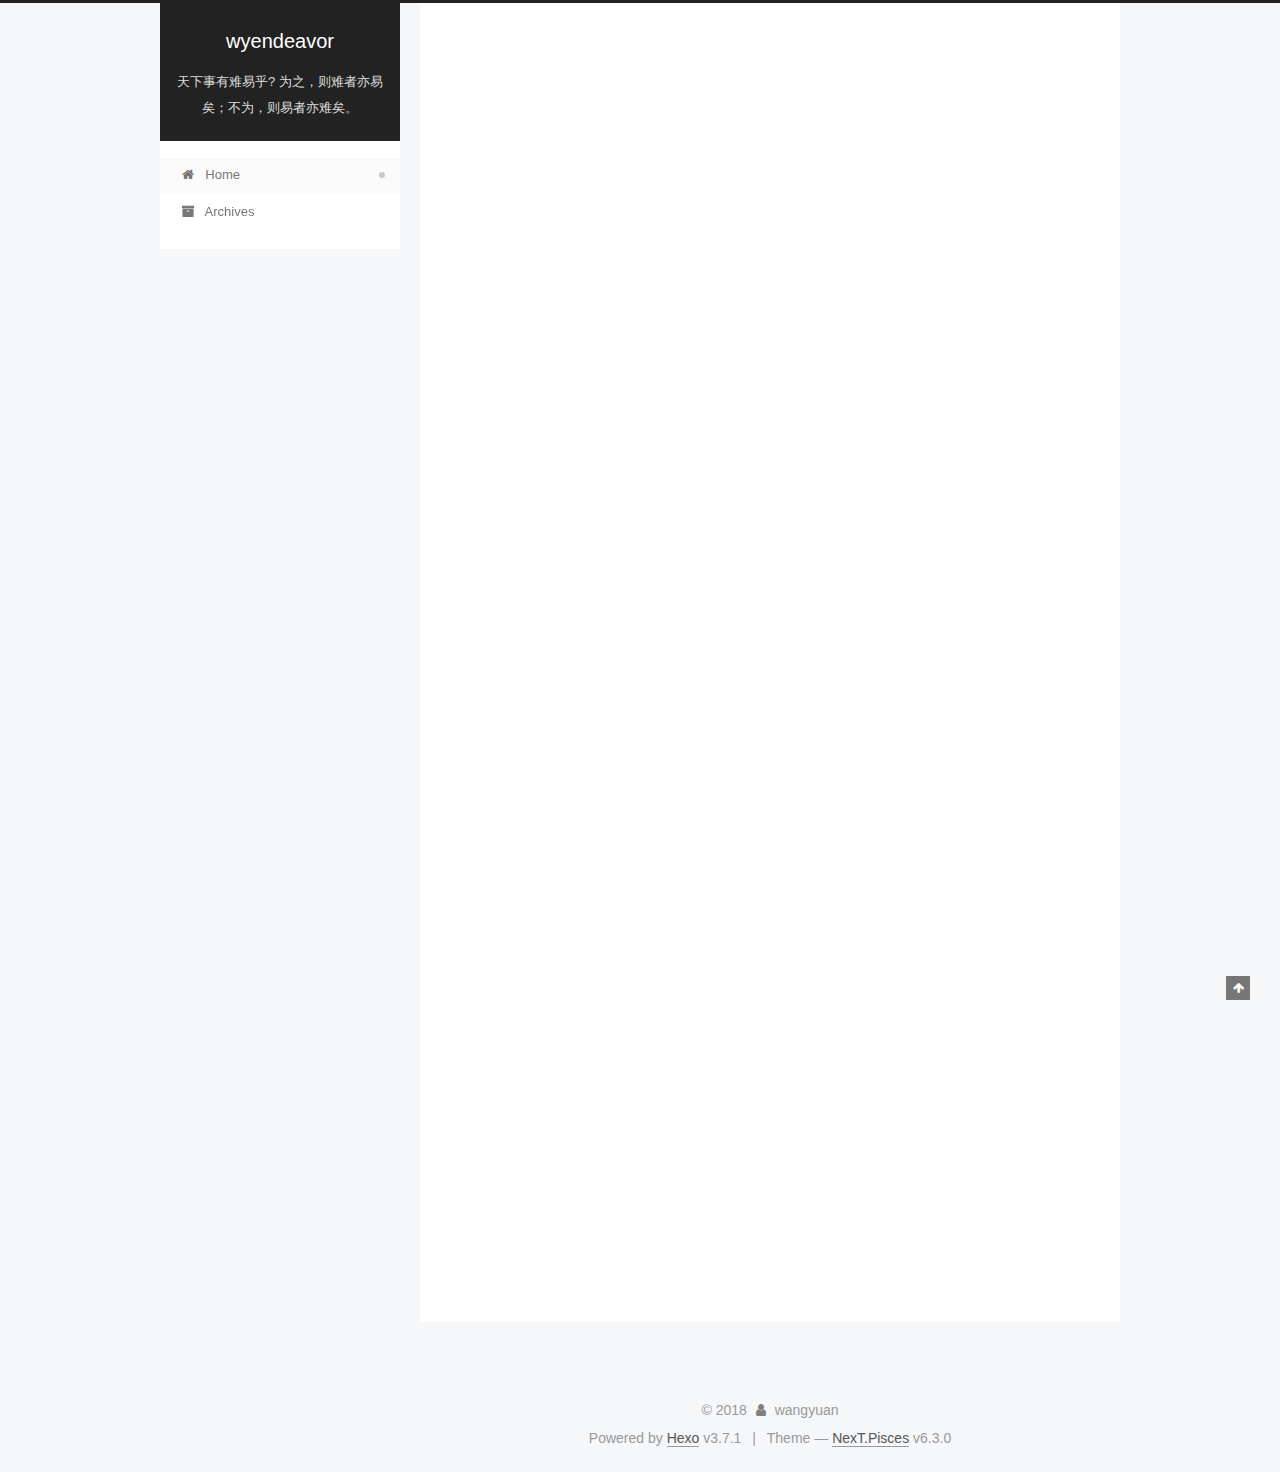
==== commit bdaf99ad: "Site updated: 2018-06-24 20:13:16" ====
--- a/index.html
+++ b/index.html
@@ -108,13 +108,17 @@
 
 
 
-  <meta property="og:type" content="website">
-<meta property="og:title" content="Hexo">
+  <meta name="description" content="将自己的日常积累及时记录下来。">
+<meta name="keywords" content="java linux database">
+<meta property="og:type" content="website">
+<meta property="og:title" content="wyendeavor">
 <meta property="og:url" content="http://yoursite.com/index.html">
-<meta property="og:site_name" content="Hexo">
+<meta property="og:site_name" content="wyendeavor">
+<meta property="og:description" content="将自己的日常积累及时记录下来。">
 <meta property="og:locale" content="default">
 <meta name="twitter:card" content="summary">
-<meta name="twitter:title" content="Hexo">
+<meta name="twitter:title" content="wyendeavor">
+<meta name="twitter:description" content="将自己的日常积累及时记录下来。">
 
 
 
@@ -131,7 +135,7 @@
   };
 </script>
 
-  <title>Hexo</title>
+  <title>wyendeavor</title>
   
 
 
@@ -190,10 +194,14 @@
     <div class="custom-logo-site-title">
       <a href="/" class="brand" rel="start">
         <span class="logo-line-before"><i></i></span>
-        <span class="site-title">Hexo</span>
+        <span class="site-title">wyendeavor</span>
         <span class="logo-line-after"><i></i></span>
       </a>
     </div>
+    
+      
+        <p class="site-subtitle">天下事有难易乎? 为之，则难者亦易矣；不为，则易者亦难矣。</p>
+      
     
   </div>
 
@@ -280,13 +288,13 @@
     <link itemprop="mainEntityOfPage" href="http://yoursite.com/2018/06/24/不要做一个积极废人/">
 
     <span hidden itemprop="author" itemscope itemtype="http://schema.org/Person">
-      <meta itemprop="name" content="John Doe">
-      <meta itemprop="description" content="">
+      <meta itemprop="name" content="wangyuan">
+      <meta itemprop="description" content="将自己的日常积累及时记录下来。">
       <meta itemprop="image" content="/images/avatar.gif">
     </span>
 
     <span hidden itemprop="publisher" itemscope itemtype="http://schema.org/Organization">
-      <meta itemprop="name" content="Hexo">
+      <meta itemprop="name" content="wyendeavor">
     </span>
 
     
@@ -415,13 +423,13 @@
     <link itemprop="mainEntityOfPage" href="http://yoursite.com/2018/06/24/hello-world/">
 
     <span hidden itemprop="author" itemscope itemtype="http://schema.org/Person">
-      <meta itemprop="name" content="John Doe">
-      <meta itemprop="description" content="">
+      <meta itemprop="name" content="wangyuan">
+      <meta itemprop="description" content="将自己的日常积累及时记录下来。">
       <meta itemprop="image" content="/images/avatar.gif">
     </span>
 
     <span hidden itemprop="publisher" itemscope itemtype="http://schema.org/Organization">
-      <meta itemprop="name" content="Hexo">
+      <meta itemprop="name" content="wyendeavor">
     </span>
 
     
@@ -573,8 +581,8 @@
         <div class="site-overview">
           <div class="site-author motion-element" itemprop="author" itemscope itemtype="http://schema.org/Person">
             
-              <p class="site-author-name" itemprop="name">John Doe</p>
-              <p class="site-description motion-element" itemprop="description"></p>
+              <p class="site-author-name" itemprop="name">wangyuan</p>
+              <p class="site-description motion-element" itemprop="description">将自己的日常积累及时记录下来。</p>
           </div>
 
           
@@ -632,7 +640,7 @@
   <span class="with-love" id="animate">
     <i class="fa fa-user"></i>
   </span>
-  <span class="author" itemprop="copyrightHolder">John Doe</span>
+  <span class="author" itemprop="copyrightHolder">wangyuan</span>
 
   
 
--- a/css/main.css
+++ b/css/main.css
@@ -1834,7 +1834,7 @@
   width: 4px;
   height: 4px;
   border-radius: 50%;
-  background: #fff;
+  background: #0a21ad;
 }
 .links-of-blogroll {
   font-size: 13px;
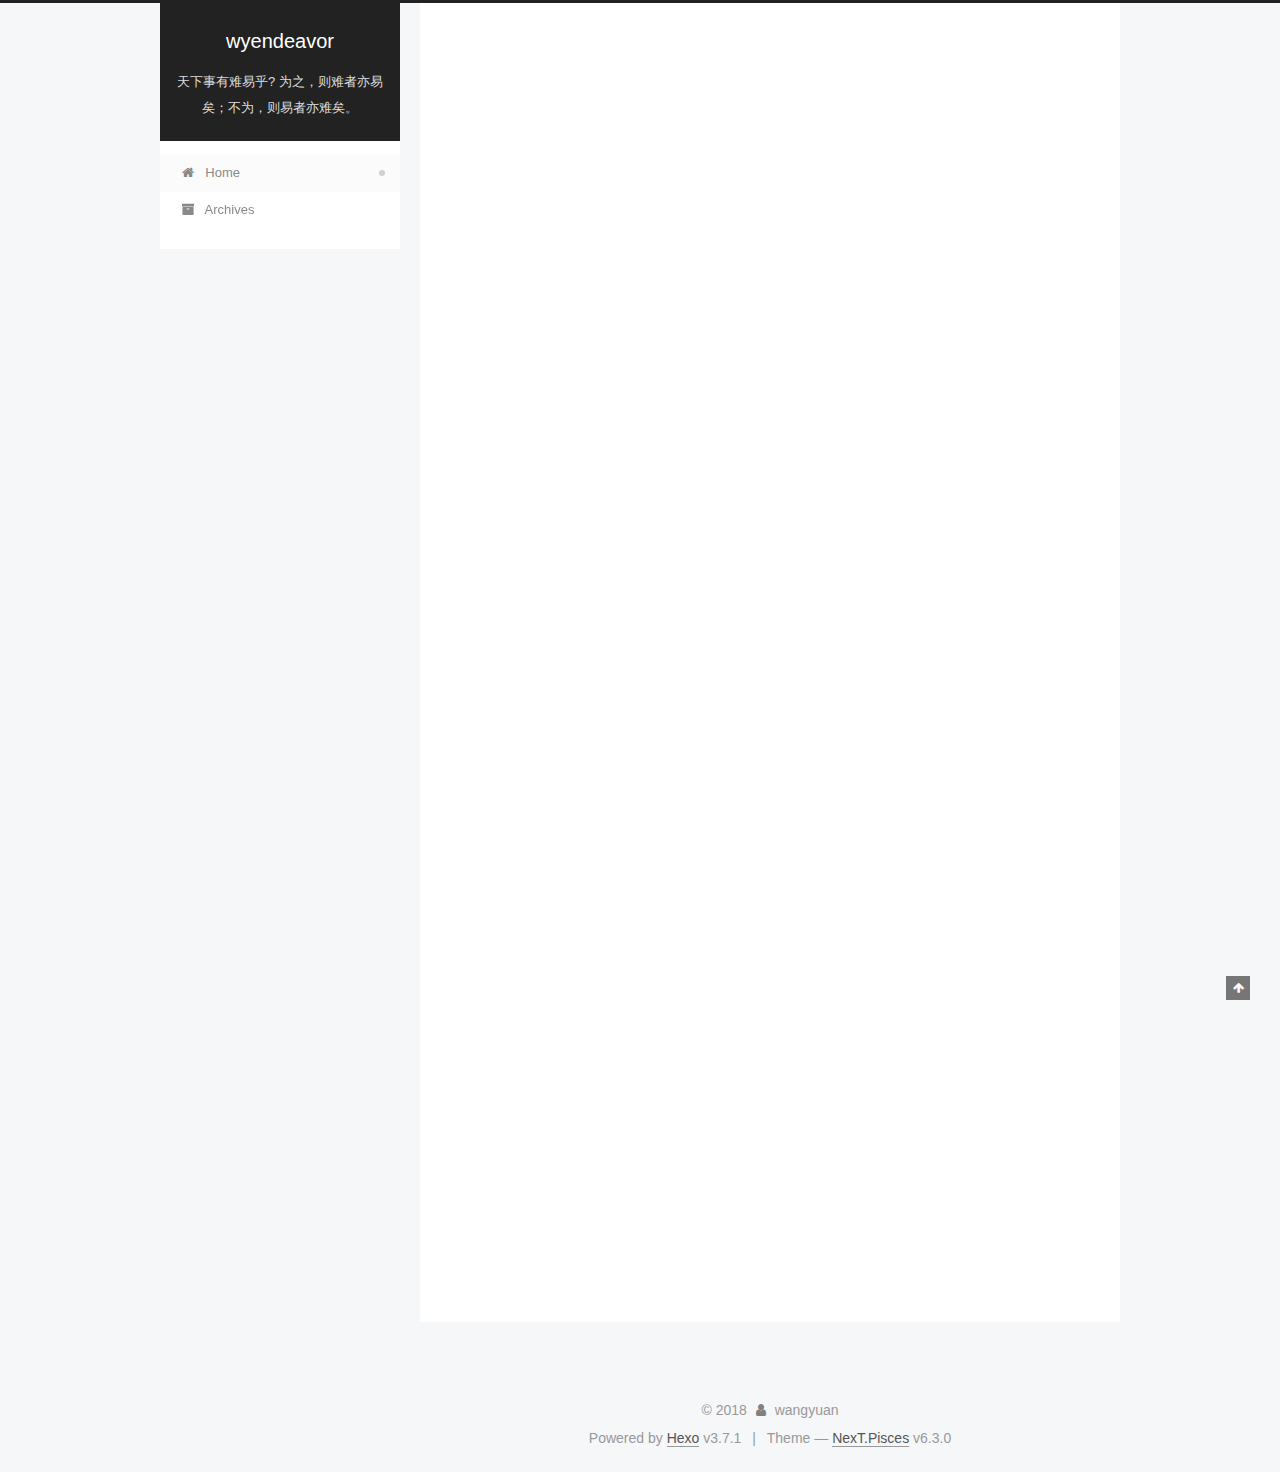
==== commit 1888d602: "Site updated: 2018-06-24 23:30:00" ====
--- a/index.html
+++ b/index.html
@@ -290,7 +290,7 @@
     <span hidden itemprop="author" itemscope itemtype="http://schema.org/Person">
       <meta itemprop="name" content="wangyuan">
       <meta itemprop="description" content="将自己的日常积累及时记录下来。">
-      <meta itemprop="image" content="/images/avatar.gif">
+      <meta itemprop="image" content="https://avatars3.githubusercontent.com/u/6016772?s=400&u=3f5319b82c5a6ad83ea28e6cc898b5d87f5d50cf&v=4">
     </span>
 
     <span hidden itemprop="publisher" itemscope itemtype="http://schema.org/Organization">
@@ -425,7 +425,7 @@
     <span hidden itemprop="author" itemscope itemtype="http://schema.org/Person">
       <meta itemprop="name" content="wangyuan">
       <meta itemprop="description" content="将自己的日常积累及时记录下来。">
-      <meta itemprop="image" content="/images/avatar.gif">
+      <meta itemprop="image" content="https://avatars3.githubusercontent.com/u/6016772?s=400&u=3f5319b82c5a6ad83ea28e6cc898b5d87f5d50cf&v=4">
     </span>
 
     <span hidden itemprop="publisher" itemscope itemtype="http://schema.org/Organization">
@@ -581,6 +581,10 @@
         <div class="site-overview">
           <div class="site-author motion-element" itemprop="author" itemscope itemtype="http://schema.org/Person">
             
+              <img class="site-author-image" itemprop="image"
+                src="https://avatars3.githubusercontent.com/u/6016772?s=400&u=3f5319b82c5a6ad83ea28e6cc898b5d87f5d50cf&v=4"
+                alt="wangyuan" />
+            
               <p class="site-author-name" itemprop="name">wangyuan</p>
               <p class="site-description motion-element" itemprop="description">将自己的日常积累及时记录下来。</p>
           </div>
--- a/css/main.css
+++ b/css/main.css
@@ -1638,6 +1638,126 @@
 .fancybox-close:hover {
   border: none;
 }
+#rewardButton {
+  cursor: pointer;
+  border: 0;
+  outline: 0;
+  border-radius: 5px;
+  padding: 0;
+  margin: 0;
+  letter-spacing: normal;
+  text-transform: none;
+  text-indent: 0px;
+  text-shadow: none;
+}
+#rewardButton span {
+  display: inline-block;
+  width: 80px;
+  height: 35px;
+  border-radius: 5px;
+  color: #fff;
+  font-weight: 400;
+  font-style: normal;
+  font-variant: normal;
+  font-stretch: normal;
+  font-size: 18px;
+  font-family: "Microsoft Yahei";
+  background: #f44336;
+}
+#rewardButton span:hover {
+  background: #f7877f;
+}
+#QR {
+  padding-top: 20px;
+}
+#QR a {
+  border: 0;
+}
+#QR img {
+  width: 180px;
+  max-width: 100%;
+  display: inline-block;
+  margin: 0.8em 2em 0 2em;
+}
+#wechat:hover p {
+  animation: roll 0.1s infinite linear;
+  -webkit-animation: roll 0.1s infinite linear;
+  -moz-animation: roll 0.1s infinite linear;
+}
+#alipay:hover p {
+  animation: roll 0.1s infinite linear;
+  -webkit-animation: roll 0.1s infinite linear;
+  -moz-animation: roll 0.1s infinite linear;
+}
+#bitcoin:hover p {
+  animation: roll 0.1s infinite linear;
+  -webkit-animation: roll 0.1s infinite linear;
+  -moz-animation: roll 0.1s infinite linear;
+}
+@-moz-keyframes roll {
+  from {
+    -webkit-transform: rotateZ(30deg);
+    -moz-transform: rotateZ(30deg);
+    -ms-transform: rotateZ(30deg);
+    -o-transform: rotateZ(30deg);
+    transform: rotateZ(30deg);
+  }
+  to {
+    -webkit-transform: rotateZ(-30deg);
+    -moz-transform: rotateZ(-30deg);
+    -ms-transform: rotateZ(-30deg);
+    -o-transform: rotateZ(-30deg);
+    transform: rotateZ(-30deg);
+  }
+}
+@-webkit-keyframes roll {
+  from {
+    -webkit-transform: rotateZ(30deg);
+    -moz-transform: rotateZ(30deg);
+    -ms-transform: rotateZ(30deg);
+    -o-transform: rotateZ(30deg);
+    transform: rotateZ(30deg);
+  }
+  to {
+    -webkit-transform: rotateZ(-30deg);
+    -moz-transform: rotateZ(-30deg);
+    -ms-transform: rotateZ(-30deg);
+    -o-transform: rotateZ(-30deg);
+    transform: rotateZ(-30deg);
+  }
+}
+@-o-keyframes roll {
+  from {
+    -webkit-transform: rotateZ(30deg);
+    -moz-transform: rotateZ(30deg);
+    -ms-transform: rotateZ(30deg);
+    -o-transform: rotateZ(30deg);
+    transform: rotateZ(30deg);
+  }
+  to {
+    -webkit-transform: rotateZ(-30deg);
+    -moz-transform: rotateZ(-30deg);
+    -ms-transform: rotateZ(-30deg);
+    -o-transform: rotateZ(-30deg);
+    transform: rotateZ(-30deg);
+  }
+}
+@keyframes roll {
+  from {
+    -webkit-transform: rotateZ(30deg);
+    -moz-transform: rotateZ(30deg);
+    -ms-transform: rotateZ(30deg);
+    -o-transform: rotateZ(30deg);
+    transform: rotateZ(30deg);
+  }
+  to {
+    -webkit-transform: rotateZ(-30deg);
+    -moz-transform: rotateZ(-30deg);
+    -ms-transform: rotateZ(-30deg);
+    -o-transform: rotateZ(-30deg);
+    transform: rotateZ(-30deg);
+  }
+}
 .rtl.post-body p,
 .rtl.post-body a,
 .rtl.post-body h1,
@@ -1834,7 +1954,7 @@
   width: 4px;
   height: 4px;
   border-radius: 50%;
-  background: #0a21ad;
+  background: #24ff55;
 }
 .links-of-blogroll {
   font-size: 13px;
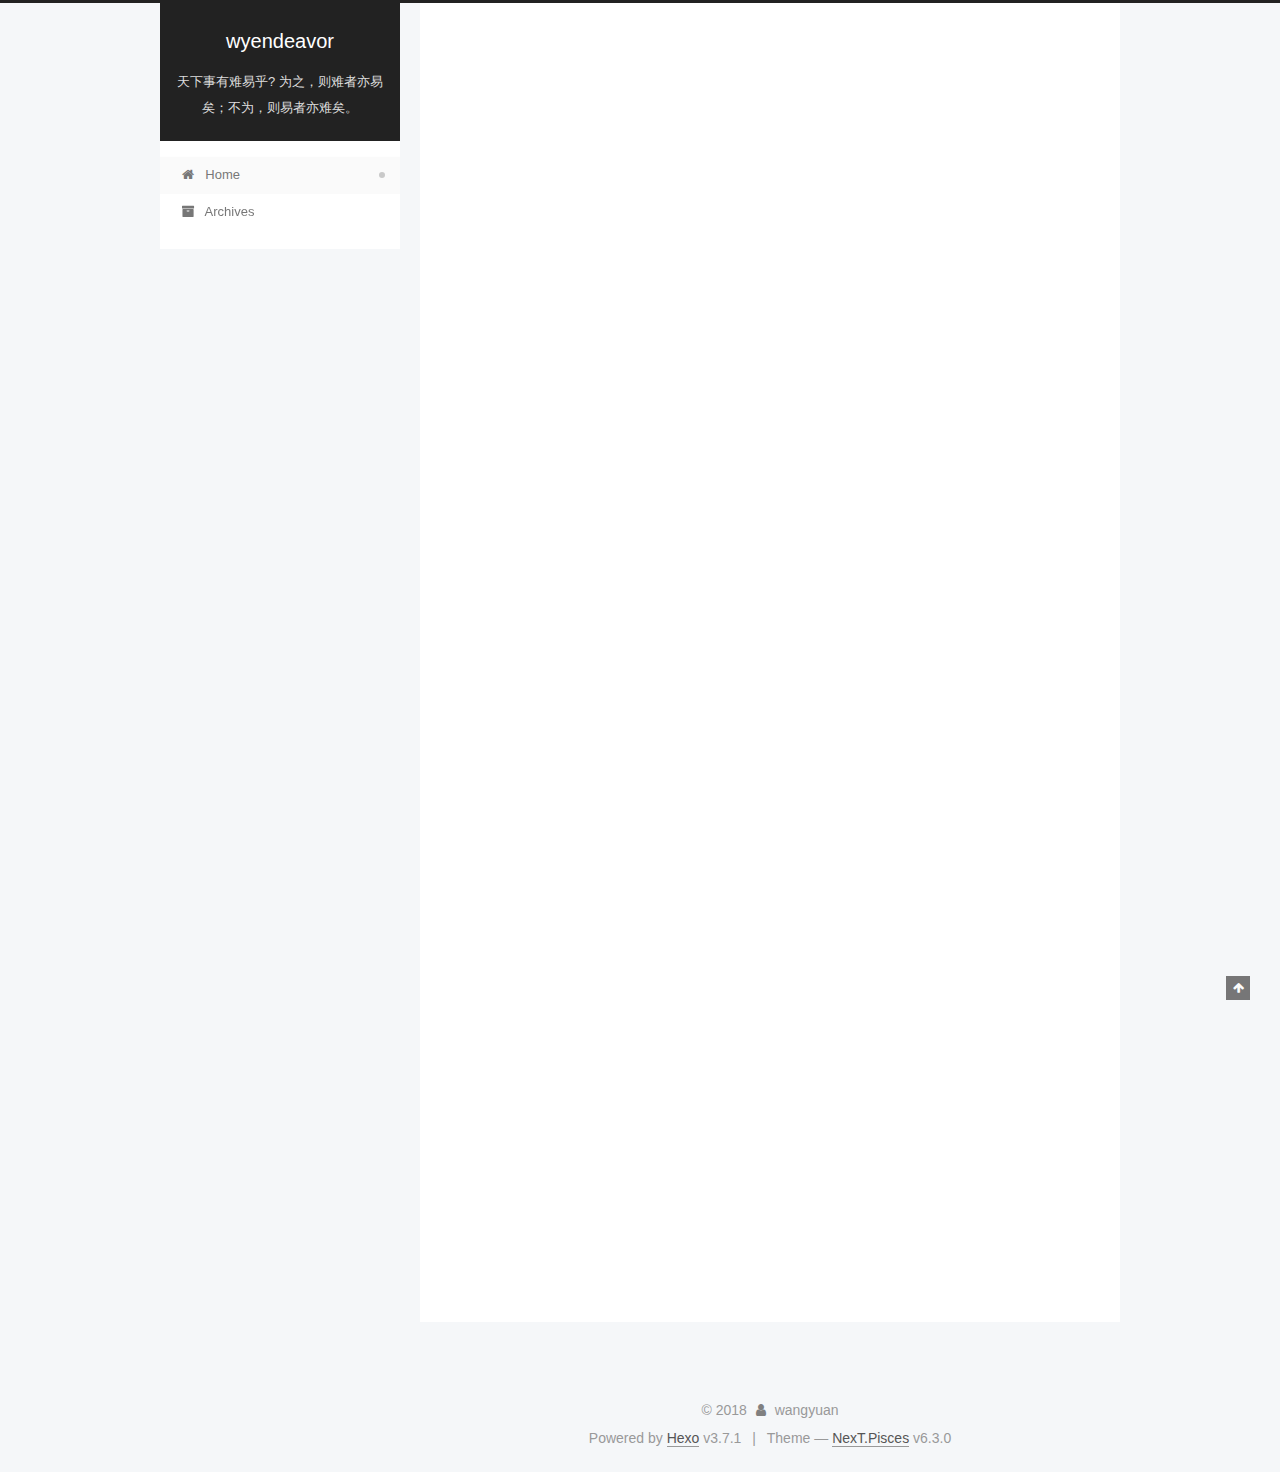
==== commit 6a486c49: "Site updated: 2018-06-28 00:27:22" ====
--- a/index.html
+++ b/index.html
@@ -579,6 +579,7 @@
 
       <section class="site-overview-wrap sidebar-panel sidebar-panel-active">
         <div class="site-overview">
+    
           <div class="site-author motion-element" itemprop="author" itemscope itemtype="http://schema.org/Person">
             
               <img class="site-author-image" itemprop="image"
@@ -611,16 +612,43 @@
           
 
           
-
-          
-          
-
-          
-          
-
-          
-            
-          
+            <div class="links-of-author motion-element">
+              
+                <span class="links-of-author-item">
+                  <a href="https://github.com/wyendeavor" target="_blank" title="GitHub"><i class="fa fa-fw fa-github"></i></a>
+                  
+                </span>
+              
+                <span class="links-of-author-item">
+                  <a href="mailto:wyendeavor@foxmail.com" target="_blank" title="E-Mail"><i class="fa fa-fw fa-envelope"></i></a>
+                  
+                </span>
+              
+                <span class="links-of-author-item">
+                  <a href="https://plus.google.com/u/0/115910694860279351070" target="_blank" title="Google"><i class="fa fa-fw fa-google"></i></a>
+                  
+                </span>
+              
+                <span class="links-of-author-item">
+                  <a href="https://stackoverflow.com/users/10000860/yuan-wang" target="_blank" title="StackOverflow"><i class="fa fa-fw fa-stack-overflow"></i></a>
+                  
+                </span>
+              
+            </div>
+          
+
+          
+          
+
+          
+          
+
+          
+            
+          
+          <br />
+          <div><iframe frameborder="no" border="0" marginwidth="0" marginheight="0" width="250" height="70" src="http://dl.stream.qqmusic.qq.com/C400001NmPTG1fVsUw.m4a?vkey=6D1855B639230ECB1E76AFCB539ABD5687F9C83DFA4A72C59761567EAC74E57A9F97362E1589EC4F4C1350E8BA1C2C181968C7CDA0021BD5&guid=6638690200&uin=0&fromtag=66"></iframe></div>
+          <br />
           
 
         </div>
@@ -712,6 +740,8 @@
 
 
 
+  
+
 
 
 
@@ -737,6 +767,11 @@
   
   
     <script type="text/javascript" src="/lib/velocity/velocity.ui.min.js?v=1.2.1"></script>
+  
+
+  
+  
+    <script type="text/javascript" src="/lib/canvas-nest/canvas-nest.min.js"></script>
   
 
 
--- a/css/main.css
+++ b/css/main.css
@@ -1954,7 +1954,7 @@
   width: 4px;
   height: 4px;
   border-radius: 50%;
-  background: #24ff55;
+  background: #ffff28;
 }
 .links-of-blogroll {
   font-size: 13px;
@@ -3000,7 +3000,6 @@
 }
 .links-of-author-item {
   margin: 5px 0 0;
-  width: 50%;
 }
 .links-of-author-item a,
 .links-of-author-item .exturl {
@@ -3053,9 +3052,7 @@
 }
 .links-of-blogroll-inline .links-of-blogroll-item {
   margin: 5px 0 0;
-  width: 50%;
-  display: inline-block;
-  width: unset;
+  display: inline-block;
 }
 .links-of-blogroll-inline .links-of-blogroll-item a,
 .links-of-blogroll-inline .links-of-blogroll-item .exturl {
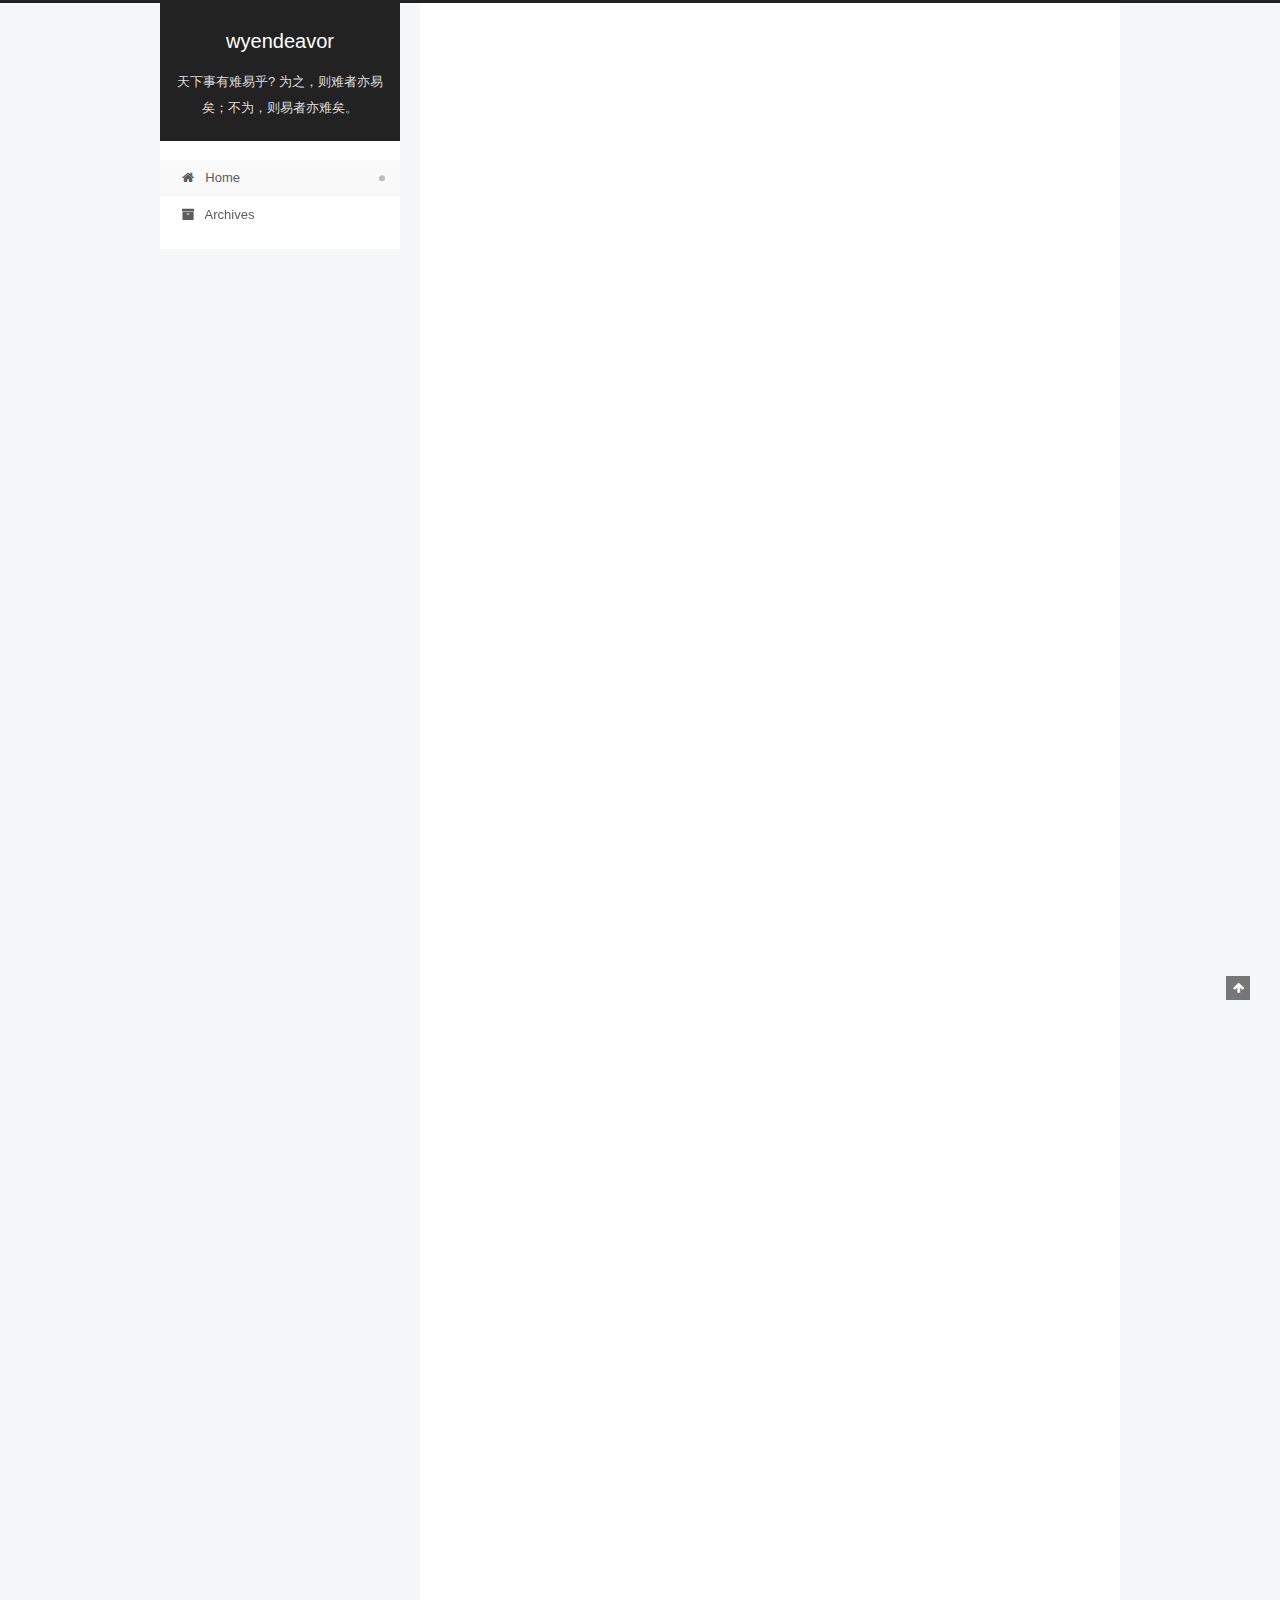
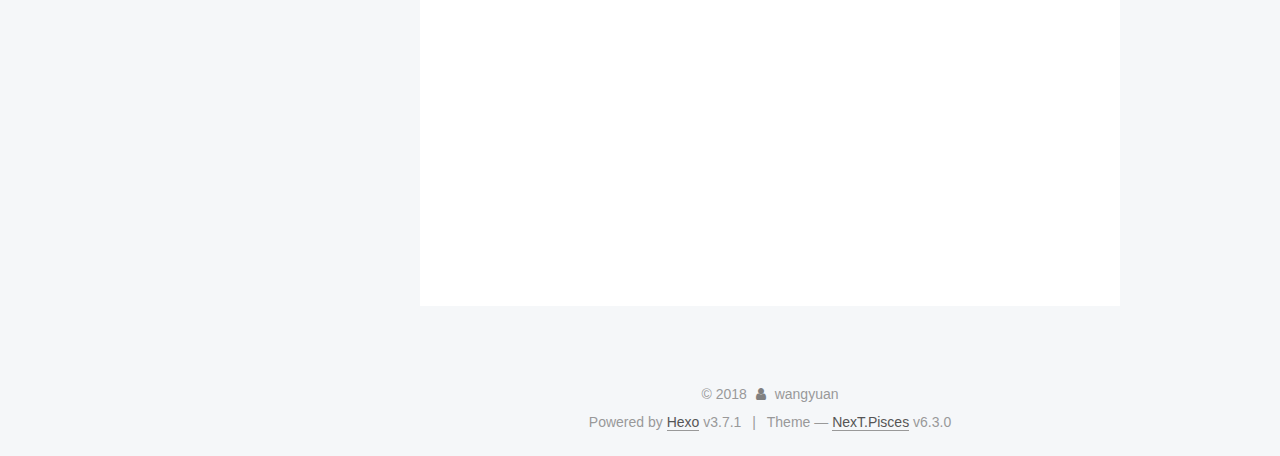
==== commit a9ac6f6c: "Site updated: 2018-07-10 00:33:54" ====
--- a/index.html
+++ b/index.html
@@ -305,7 +305,7 @@
           <h1 class="post-title" itemprop="name headline">
                 
                 <a class="post-title-link" href="/2018/06/24/不要做一个积极废人/" itemprop="url">
-                  不要做一个积极废人
+                  不做一个积极废人，以为学勉励自己
                 </a>
               
             
@@ -335,6 +335,22 @@
             
 
             
+              
+
+              
+                
+                <span class="post-meta-divider">|</span>
+                
+
+                <span class="post-meta-item-icon">
+                  <i class="fa fa-calendar-check-o"></i>
+                </span>
+                
+                  <span class="post-meta-item-text">Edited on</span>
+                
+                <time title="Modified: 2018-07-10 00:21:03" itemprop="dateModified" datetime="2018-07-10T00:21:03+08:00">2018-07-10</time>
+              
+            
           </span>
 
           
@@ -367,7 +383,11 @@
       
         
           
-            
+            <p>最近女友跟我聊了”积极废人”这个词，我感觉自己就像这一类人，觉得自己应该好好反省一下。将之前学过的一篇古文作为激励自己的文章。<br><br></p>
+<h2 id="为学"><a href="#为学" class="headerlink" title="为学"></a><center>为学</center></h2><h3 id="清朝-彭端淑-（1699年－1779年）"><a href="#清朝-彭端淑-（1699年－1779年）" class="headerlink" title="[清朝]彭端淑 （1699年－1779年）"></a><center>[清朝]彭端淑 （1699年－1779年）</center></h3><blockquote>
+<p>&nbsp;&nbsp;&nbsp;&nbsp;天下事有难易乎？为之，则难者亦易矣；不为，则易者亦难矣。人之为学有难易乎？学之，则难者亦易矣；不学，则易者亦难矣。<br>&nbsp;&nbsp;&nbsp;&nbsp;吾资之昏，不逮人也，吾材之庸，不逮人也；旦旦而学之，久而不怠焉，迄乎成，而亦不知其昏与庸也。吾资之聪，倍人也，吾材之敏，倍人也；屏弃而不用，其与昏与庸无以异也。圣人之道，卒于鲁也传之。然则昏庸聪敏之用，岂有常哉？<br>&nbsp;&nbsp;&nbsp;&nbsp;蜀之鄙有二僧：其一贫，其一富。贫者语于富者曰：“吾欲之南海，何如？”富者曰：“子何恃而往？”曰：“吾一瓶一钵足矣。”富者曰：“吾数年来欲买舟而下，犹未能也。子何恃而往！”越明年，贫者自南海还，以告富者，富者有惭色。<br>&nbsp;&nbsp;&nbsp;&nbsp;西蜀之去南海，不知几千里也，僧富者不能至而贫者至焉。人之立志，顾不如蜀鄙之僧哉?是故聪与敏，可恃而不可恃也；自恃其聪与敏而不学者，自败者也。昏与庸，可限而不可限也；不自限其昏与庸，而力学不倦者，自力者也。</p>
+</blockquote>
+
           
         
       
@@ -606,6 +626,19 @@
               
 
               
+                
+                
+                <div class="site-state-item site-state-tags">
+                  
+                    
+                    
+                      
+                    
+                    <span class="site-state-item-count">1</span>
+                    <span class="site-state-item-name">tags</span>
+                  
+                </div>
+              
             </nav>
           
 
@@ -647,7 +680,7 @@
             
           
           <br />
-          <div><iframe frameborder="no" border="0" marginwidth="0" marginheight="0" width="250" height="70" src="http://dl.stream.qqmusic.qq.com/C400001NmPTG1fVsUw.m4a?vkey=6D1855B639230ECB1E76AFCB539ABD5687F9C83DFA4A72C59761567EAC74E57A9F97362E1589EC4F4C1350E8BA1C2C181968C7CDA0021BD5&guid=6638690200&uin=0&fromtag=66"></iframe></div>
+          <div><iframe frameborder="no" border="0" marginwidth="0" marginheight="0" width=330 height=86 src="//music.163.com/outchain/player?type=2&id=25706282&auto=1&height=66"></iframe></div>
           <br />
           
 
--- a/css/main.css
+++ b/css/main.css
@@ -1954,7 +1954,7 @@
   width: 4px;
   height: 4px;
   border-radius: 50%;
-  background: #ffff28;
+  background: #ff211d;
 }
 .links-of-blogroll {
   font-size: 13px;
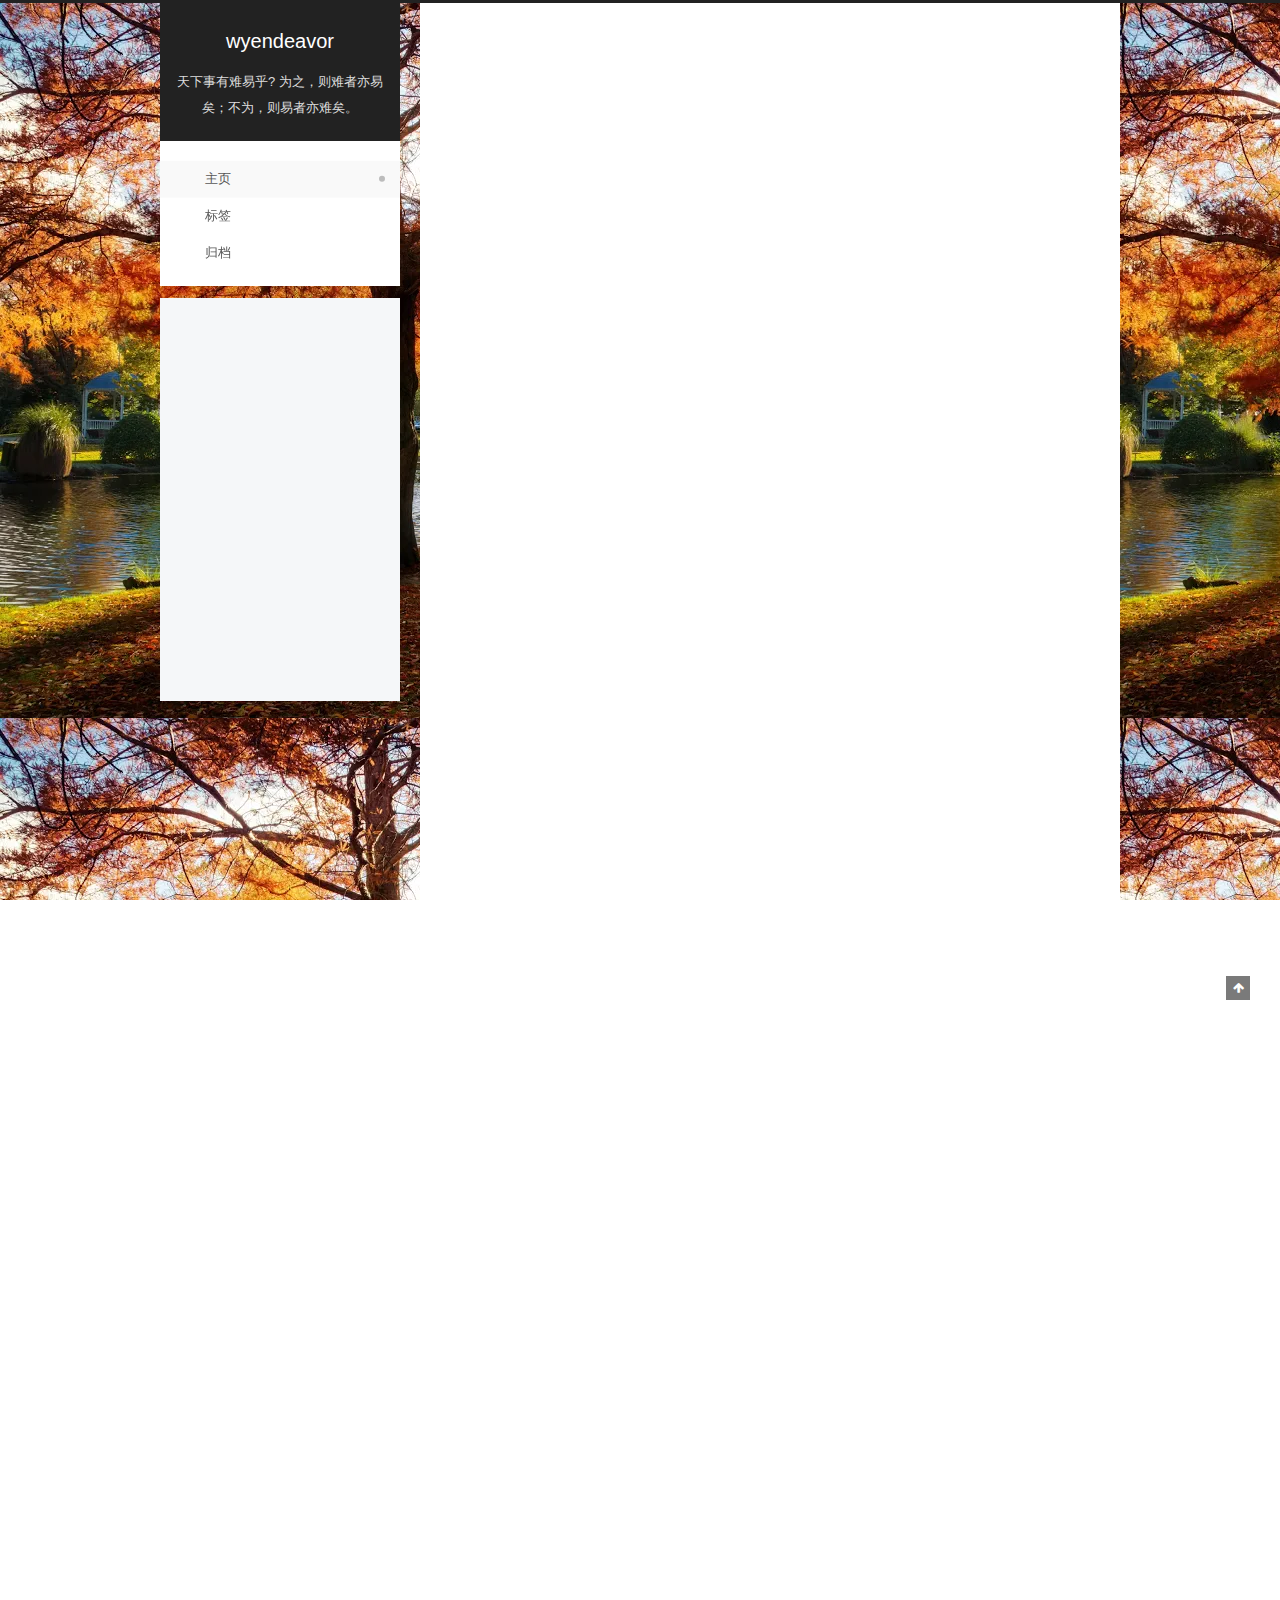
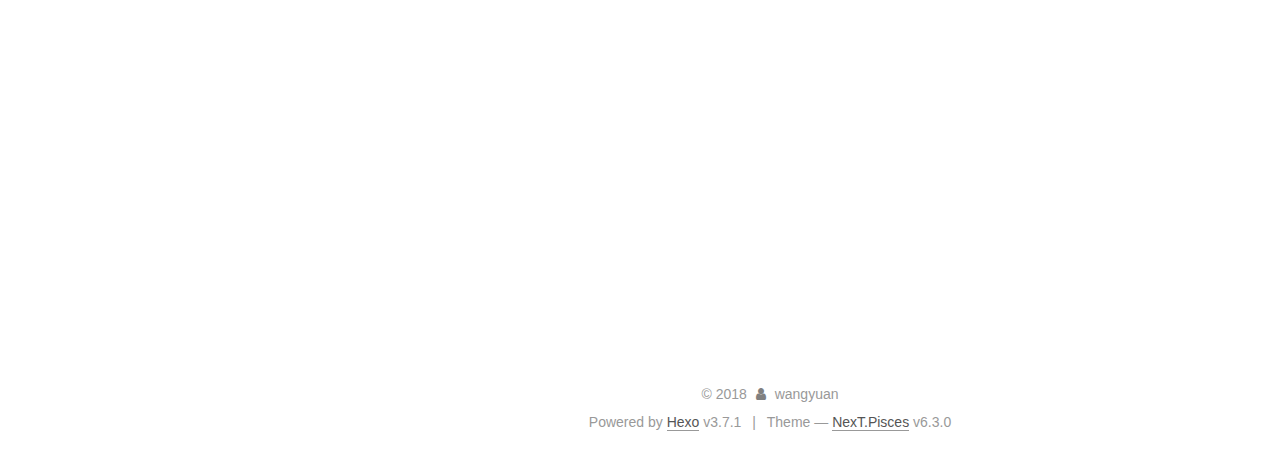
==== commit aa1bb586: "Site updated: 2018-07-11 00:10:33" ====
--- a/index.html
+++ b/index.html
@@ -224,17 +224,25 @@
         
         
           
-          <li class="menu-item menu-item-home menu-item-active">
+          <li class="menu-item menu-item-主页 menu-item-active">
     <a href="/" rel="section">
-      <i class="menu-item-icon fa fa-fw fa-home"></i> <br />Home</a>
+      <i class="menu-item-icon fa fa-fw fa-主页"></i> <br />主页</a>
   </li>
         
         
         
           
-          <li class="menu-item menu-item-archives">
+          <li class="menu-item menu-item-标签">
+    <a href="/tags/" rel="section">
+      <i class="menu-item-icon fa fa-fw fa-标签"></i> <br />标签</a>
+  </li>
+        
+        
+        
+          
+          <li class="menu-item menu-item-归档">
     <a href="/archives/" rel="section">
-      <i class="menu-item-icon fa fa-fw fa-archive"></i> <br />Archives</a>
+      <i class="menu-item-icon fa fa-fw fa-归档"></i> <br />归档</a>
   </li>
 
       
@@ -615,7 +623,7 @@
               
                 <div class="site-state-item site-state-posts">
                 
-                  <a href="/archives/">
+                  <a href="/archives">
                 
                     <span class="site-state-item-count">2</span>
                     <span class="site-state-item-name">posts</span>
@@ -629,14 +637,14 @@
                 
                 
                 <div class="site-state-item site-state-tags">
-                  
+                  <a href="/tags/index.html">
                     
                     
                       
                     
                     <span class="site-state-item-count">1</span>
                     <span class="site-state-item-name">tags</span>
-                  
+                  </a>
                 </div>
               
             </nav>
--- a/css/main.css
+++ b/css/main.css
@@ -1954,7 +1954,7 @@
   width: 4px;
   height: 4px;
   border-radius: 50%;
-  background: #ff211d;
+  background: #ff580d;
 }
 .links-of-blogroll {
   font-size: 13px;
@@ -3071,3 +3071,7 @@
     text-align: justify;
   }
 }
+body {
+  background: url("/images/A_walk_in_the_park.webp");
+  background-attachment: fixed;
+}
